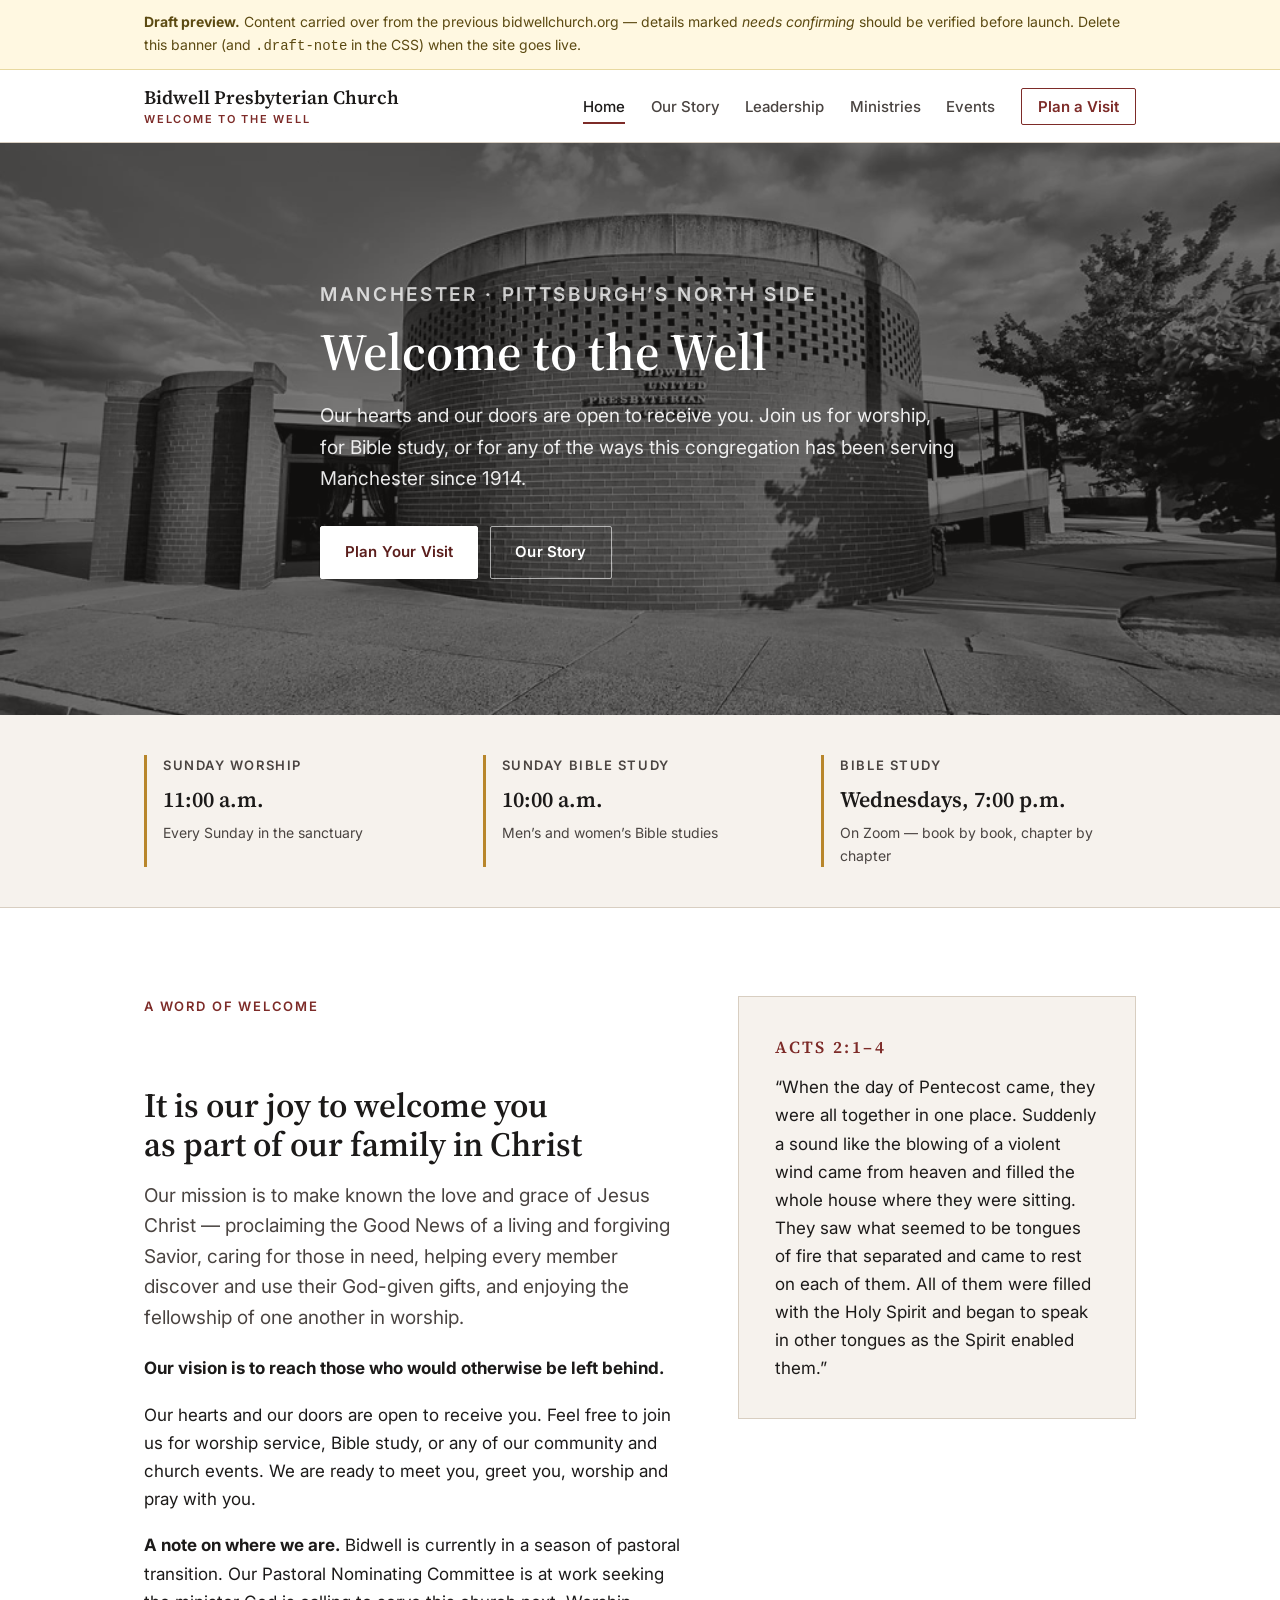
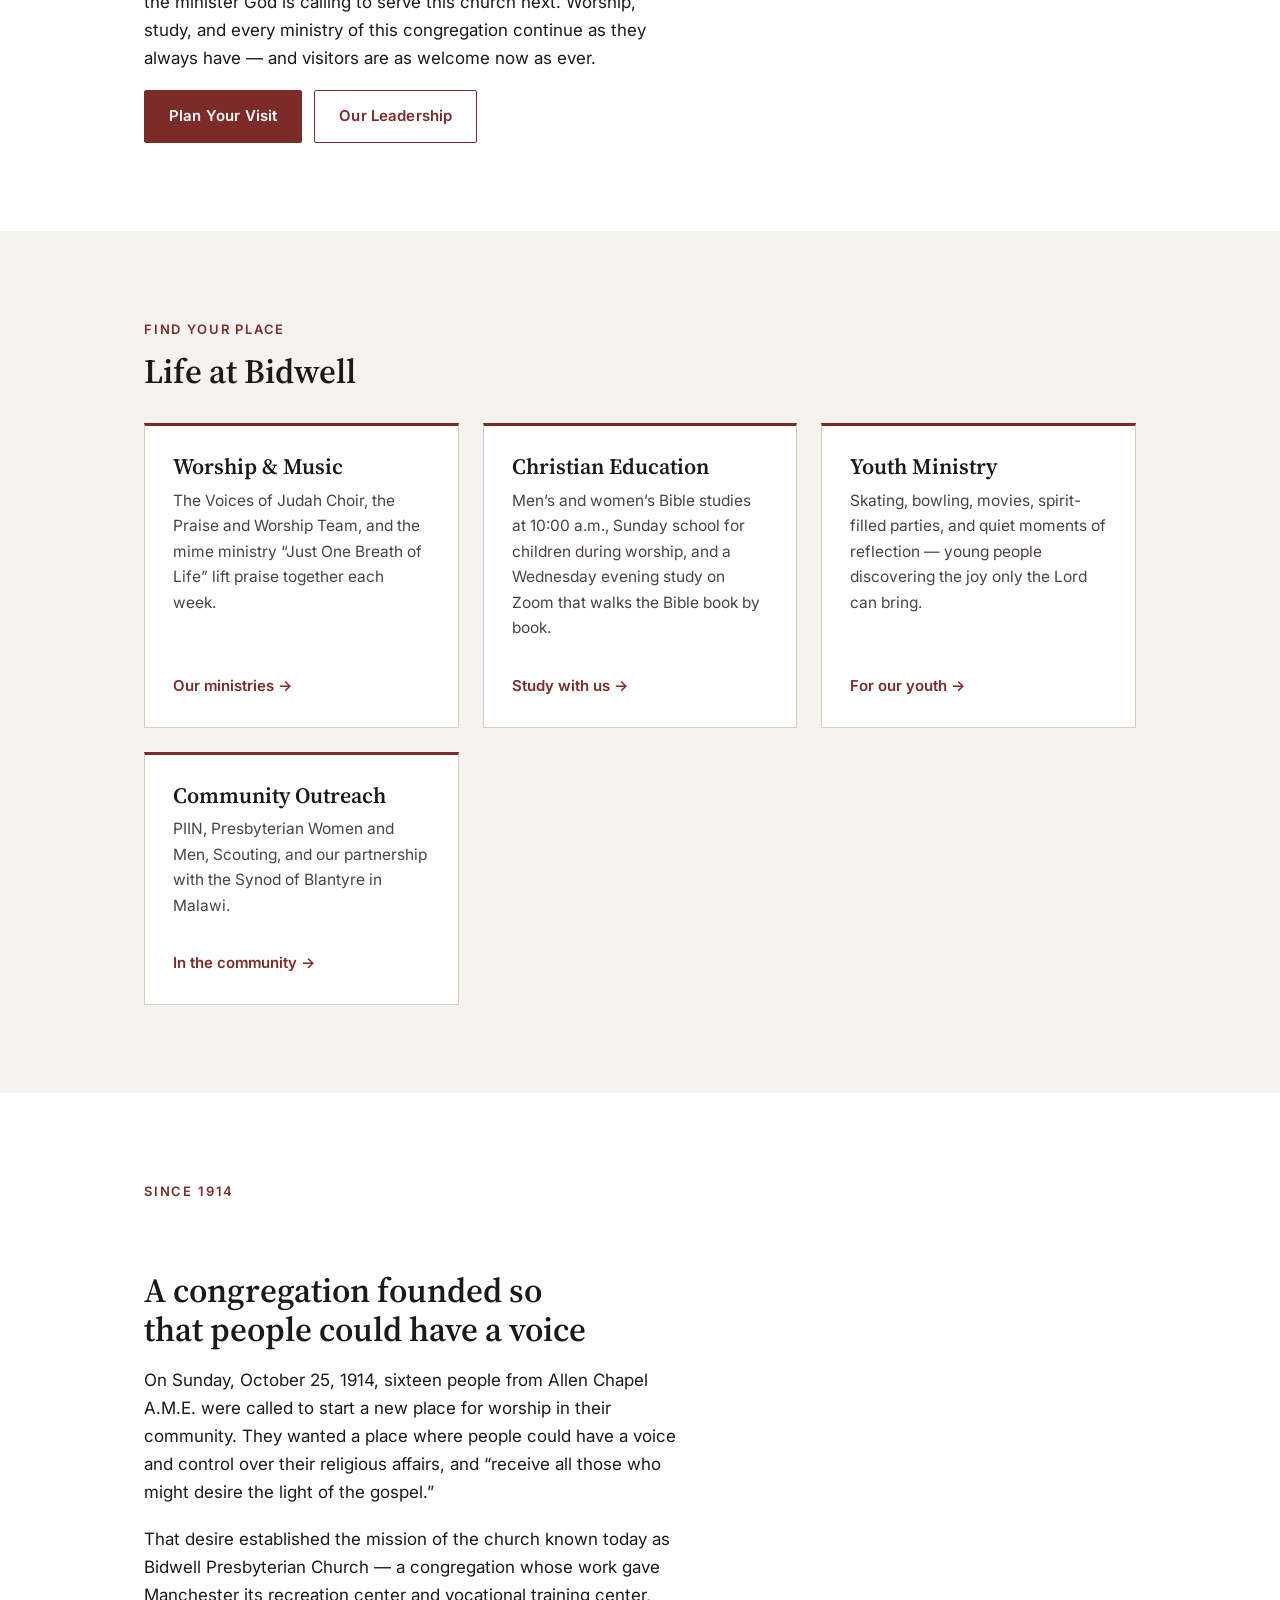
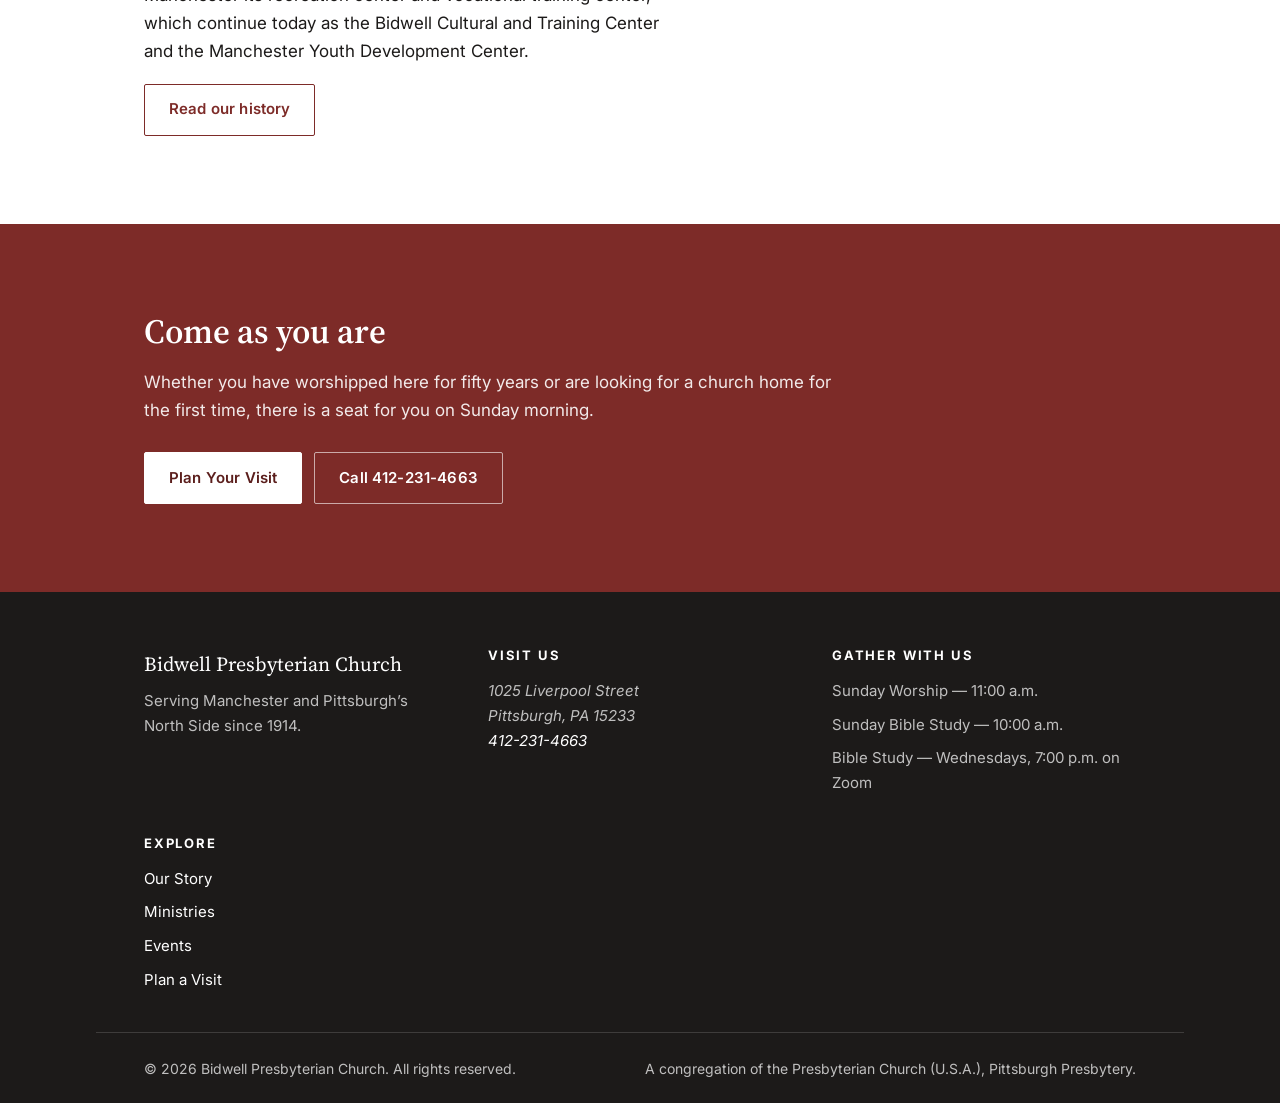
==== index.html @ 90990204 "Collapse pastor bios into dropdowns; generalize history; tighten mission - leadership.html: each pas" ====
<!DOCTYPE html>
<html lang="en">
<head>
<meta charset="utf-8">
<meta name="viewport" content="width=device-width, initial-scale=1">
<title>Bidwell Presbyterian Church | Manchester, Pittsburgh's North Side</title>
<meta name="description" content="Bidwell Presbyterian Church in Manchester on Pittsburgh's North Side. Sunday worship at 11:00 a.m., Bible study, youth ministry, and community outreach since 1914.">
<link rel="preconnect" href="https://fonts.googleapis.com">
<link rel="preconnect" href="https://fonts.gstatic.com" crossorigin>
<link href="https://fonts.googleapis.com/css2?family=Inter:wght@400;500;600;700&family=Source+Serif+4:ital,opsz,wght@0,8..60,400;0,8..60,600;1,8..60,400&display=swap" rel="stylesheet">
<link rel="stylesheet" href="assets/css/site.css">
</head>
<body>
<a class="skip-link" href="#main">Skip to main content</a>
<div class="draft-note"><div class="wrap"><p><strong>Draft preview.</strong> Content carried over from the previous bidwellchurch.org — details marked <em>needs confirming</em> should be verified before launch. Delete this banner (and <code>.draft-note</code> in the CSS) when the site goes live.</p></div></div>
<header class="site-header">
  <div class="wrap site-header__inner">
    <a class="brand" href="index.html">
      <span class="brand__name">Bidwell Presbyterian Church</span>
      <span class="brand__tag">Welcome to the Well</span>
    </a>
    <button class="nav-toggle" type="button" aria-expanded="false" aria-controls="site-nav">Menu</button>
    <nav class="site-nav" id="site-nav" aria-label="Main">
      <ul class="nav__list">
      <li><a href="index.html" aria-current="page">Home</a></li>
      <li><a href="about.html">Our Story</a></li>
      <li><a href="leadership.html">Leadership</a></li>
      <li><a href="ministries.html">Ministries</a></li>
      <li><a href="events.html">Events</a></li>
      <li class="nav__cta"><a href="visit.html">Plan a Visit</a></li>
      </ul>
    </nav>
  </div>
</header>
<main id="main">
<section class="hero">
  <div class="hero__media">
    <img src="assets/img/bidwell-church-james-carr-photograph.webp"
         alt="The round brick sanctuary of Bidwell United Presbyterian Church on Liverpool Street." width="1000" height="667">
  </div>
  <div class="wrap hero__inner">
    <p class="eyebrow hero__eyebrow">Manchester &middot; Pittsburgh&rsquo;s North Side</p>
    <h1>Welcome to the Well</h1>
    <p>Our hearts and our doors are open to receive you. Join us for worship, for Bible study,
       or for any of the ways this congregation has been serving Manchester since 1914.</p>
    <div class="btn-row">
      <a class="btn btn--on-dark" href="visit.html">Plan Your Visit</a>
      <a class="btn btn--on-dark btn--ghost" href="about.html" style="background:transparent;color:#fff;border-color:rgba(255,255,255,.6)">Our Story</a>
    </div>
  </div>
</section>

<section class="times">
  <div class="wrap times__grid">
    <div class="times__item">
      <p class="times__label">Sunday Worship</p>
      <p class="times__when">11:00 a.m.</p>
      <p class="times__note">Every Sunday in the sanctuary</p>
    </div>
    <div class="times__item">
      <p class="times__label">Sunday Bible Study</p>
      <p class="times__when">10:00 a.m.</p>
      <p class="times__note">Men&rsquo;s and women&rsquo;s Bible studies</p>
    </div>
    <div class="times__item">
      <p class="times__label">Bible Study</p>
      <p class="times__when">Wednesdays, 7:00 p.m.</p>
      <p class="times__note">On Zoom &mdash; book by book, chapter by chapter</p>
    </div>
  </div>
</section>

<section class="section">
  <div class="wrap split">
    <div class="prose">
      <p class="eyebrow">A word of welcome</p>
      <h2>It is our joy to welcome you as part of our family in Christ</h2>
      <p class="lede">Our mission is to make known the love and grace of Jesus Christ &mdash; proclaiming the
        Good News of a living and forgiving Savior, caring for those in need, helping every member discover and
        use their God-given gifts, and enjoying the fellowship of one another in worship.</p>
      <p><strong>Our vision is to reach those who would otherwise be left behind.</strong></p>
      <p>Our hearts and our doors are open to receive you. Feel free to join us for worship service, Bible study,
        or any of our community and church events. We are ready to meet you, greet you, worship and pray with you.</p>
      <p><strong>A note on where we are.</strong> Bidwell is currently in a season of pastoral transition.
        Our Pastoral Nominating Committee is at work seeking the minister God is calling to serve this church
        next. Worship, study, and every ministry of this congregation continue as they always have &mdash;
        and visitors are as welcome now as ever.</p>
      <div class="btn-row">
        <a class="btn" href="visit.html">Plan Your Visit</a>
        <a class="btn btn--ghost" href="leadership.html">Our Leadership</a>
      </div>
    </div>
    <div class="callout">
      <p class="eyebrow">Acts 2:1&ndash;4</p>
      <p>&ldquo;When the day of Pentecost came, they were all together in one place. Suddenly a sound like the
        blowing of a violent wind came from heaven and filled the whole house where they were sitting. They saw
        what seemed to be tongues of fire that separated and came to rest on each of them. All of them were
        filled with the Holy Spirit and began to speak in other tongues as the Spirit enabled them.&rdquo;</p>
    </div>
  </div>
</section>

<section class="section section--stone">
  <div class="wrap">
    <p class="eyebrow">Find your place</p>
    <h2>Life at Bidwell</h2>
    <ul class="card-grid" style="margin-top:2rem">
      <li class="card">
        <h3>Worship &amp; Music</h3>
        <p>The Voices of Judah Choir, the Praise and Worship Team, and the mime ministry
           &ldquo;Just One Breath of Life&rdquo; lift praise together each week.</p>
        <a class="card__link" href="ministries.html">Our ministries</a>
      </li>
      <li class="card">
        <h3>Christian Education</h3>
        <p>Men&rsquo;s and women&rsquo;s Bible studies at 10:00 a.m., Sunday school for children during
           worship, and a Wednesday evening study on Zoom that walks the Bible book by book.</p>
        <a class="card__link" href="ministries.html">Study with us</a>
      </li>
      <li class="card">
        <h3>Youth Ministry</h3>
        <p>Skating, bowling, movies, spirit-filled parties, and quiet moments of reflection &mdash;
           young people discovering the joy only the Lord can bring.</p>
        <a class="card__link" href="ministries.html">For our youth</a>
      </li>
      <li class="card">
        <h3>Community Outreach</h3>
        <p>PIIN, Presbyterian Women and Men, Scouting, and our partnership with the
           Synod of Blantyre in Malawi.</p>
        <a class="card__link" href="ministries.html">In the community</a>
      </li>
    </ul>
  </div>
</section>

<section class="section">
  <div class="wrap split split--reverse">
    <div class="prose">
      <p class="eyebrow">Since 1914</p>
      <h2>A congregation founded so that people could have a voice</h2>
      <p>On Sunday, October 25, 1914, sixteen people from Allen Chapel A.M.E. were called to start a new place
        for worship in their community. They wanted a place where people could have a voice and control over
        their religious affairs, and &ldquo;receive all those who might desire the light of the gospel.&rdquo;</p>
      <p>That desire established the mission of the church known today as Bidwell Presbyterian Church &mdash; a
        congregation whose work gave Manchester its recreation center and vocational training center, which
        continue today as the Bidwell Cultural and Training Center and the Manchester Youth Development Center.</p>
      <a class="btn btn--ghost" href="about.html">Read our history</a>
    </div>
  </div>
</section>

<section class="section band">
  <div class="wrap">
    <h2>Come as you are</h2>
    <p>Whether you have worshipped here for fifty years or are looking for a church home for the first time,
       there is a seat for you on Sunday morning.</p>
    <div class="btn-row">
      <a class="btn btn--on-dark" href="visit.html">Plan Your Visit</a>
      <a class="btn btn--on-dark" href="tel:+14122314663" style="background:transparent;color:#fff;border-color:rgba(255,255,255,.6)">Call 412-231-4663</a>
    </div>
  </div>
</section>
</main>
<footer class="site-footer">
  <div class="wrap footer__grid">
    <div>
      <p class="footer__brand-name">Bidwell Presbyterian Church</p>
      <p>Serving Manchester and Pittsburgh&rsquo;s North Side since 1914.</p>
    </div>
    <div>
      <h3>Visit Us</h3>
      <address>
        1025 Liverpool Street<br>
        Pittsburgh, PA 15233<br>
        <a href="tel:+14122314663">412-231-4663</a>
      </address>
    </div>
    <div>
      <h3>Gather With Us</h3>
      <ul class="footer__list">
        <li>Sunday Worship &mdash; 11:00 a.m.</li>
        <li>Sunday Bible Study &mdash; 10:00 a.m.</li>
        <li>Bible Study &mdash; Wednesdays, 7:00 p.m. on Zoom</li>
      </ul>
    </div>
    <div>
      <h3>Explore</h3>
      <ul class="footer__list">
        <li><a href="about.html">Our Story</a></li>
        <li><a href="ministries.html">Ministries</a></li>
          <li><a href="events.html">Events</a></li>
        <li><a href="visit.html">Plan a Visit</a></li>
      </ul>
    </div>
  </div>
  <div class="wrap footer__bottom">
    <p>&copy; 2026 Bidwell Presbyterian Church. All rights reserved.</p>
    <p>A congregation of the Presbyterian Church (U.S.A.), Pittsburgh Presbytery.</p>
  </div>
</footer>
<script src="assets/js/nav.js"></script>
</body>
</html>
---- assets/css/site.css ----
/* ==========================================================================
   Bidwell Presbyterian Church — base stylesheet
   All colors/type are CSS custom properties so the whole site can be
   re-skinned from this one block once design direction is settled.
   ========================================================================== */

:root {
  /* Palette — drawn from the brick + limestone of the 1977 building */
  --brick:        #7d2b28;
  --brick-dark:   #5b1e1c;
  --brick-light:  #9c443f;
  --gold:         #b8862b;
  --ink:          #1c1a19;
  --ink-soft:     #4a4441;
  --stone:        #f6f2ed;
  --stone-mid:    #e8e0d6;
  --rule:         #d8cec1;
  --white:        #ffffff;

  /* Type */
  --font-display: "Source Serif 4", Georgia, "Times New Roman", serif;
  --font-body:    "Inter", -apple-system, BlinkMacSystemFont, "Segoe UI", Helvetica, Arial, sans-serif;

  /* Layout */
  --measure:      68rem;   /* max content width */
  --measure-text: 44rem;   /* comfortable reading width */
  --gutter:       clamp(1.25rem, 4vw, 3rem);
  --section-y:    clamp(3rem, 7vw, 5.5rem);
}

*, *::before, *::after { box-sizing: border-box; }

html { scroll-behavior: smooth; -webkit-text-size-adjust: 100%; }
@media (prefers-reduced-motion: reduce) {
  html { scroll-behavior: auto; }
  *, *::before, *::after { animation-duration: .01ms !important; transition-duration: .01ms !important; }
}

body {
  margin: 0;
  font-family: var(--font-body);
  font-size: clamp(1rem, .96rem + .2vw, 1.0625rem);
  line-height: 1.65;
  color: var(--ink);
  background: var(--white);
  -webkit-font-smoothing: antialiased;
}

img { max-width: 100%; height: auto; display: block; }

a { color: var(--brick); text-decoration-thickness: 1px; text-underline-offset: 3px; }
a:hover { color: var(--brick-dark); }

:focus-visible {
  outline: 3px solid var(--gold);
  outline-offset: 2px;
  border-radius: 2px;
}

h1, h2, h3, h4 {
  font-family: var(--font-display);
  font-weight: 600;
  line-height: 1.15;
  color: var(--ink);
  margin: 0 0 .5em;
  text-wrap: balance;
}
h1 { font-size: clamp(2rem, 1.4rem + 2.6vw, 3.25rem); }
h2 { font-size: clamp(1.5rem, 1.2rem + 1.4vw, 2.125rem); }
h3 { font-size: clamp(1.15rem, 1.05rem + .5vw, 1.375rem); }

p { margin: 0 0 1.1em; }
p:last-child { margin-bottom: 0; }

/* ---------- Layout helpers ---------- */
.wrap {
  width: 100%;
  max-width: var(--measure);
  margin-inline: auto;
  padding-inline: var(--gutter);
}
.prose { max-width: var(--measure-text); }
.prose > * + h2 { margin-top: 2em; }
.prose > * + h3 { margin-top: 1.75em; }

.section { padding-block: var(--section-y); }
.section--stone { background: var(--stone); }

.skip-link {
  position: absolute; left: -9999px; top: 0;
  background: var(--brick); color: var(--white);
  padding: .75rem 1.25rem; z-index: 200;
}
.skip-link:focus { left: 0; }

.eyebrow {
  font-family: var(--font-body);
  font-size: .8125rem;
  font-weight: 600;
  letter-spacing: .14em;
  text-transform: uppercase;
  color: var(--brick);
  margin: 0 0 .75rem;
}

.lede { font-size: 1.1875rem; line-height: 1.6; color: var(--ink-soft); }

/* ---------- Buttons ---------- */
.btn {
  display: inline-block;
  font-weight: 600;
  font-size: .9375rem;
  letter-spacing: .01em;
  padding: .8rem 1.5rem;
  border-radius: 2px;
  text-decoration: none;
  border: 1.5px solid var(--brick);
  background: var(--brick);
  color: var(--white);
  transition: background-color .18s ease, color .18s ease;
}
.btn:hover { background: var(--brick-dark); border-color: var(--brick-dark); color: var(--white); }
.btn--ghost { background: transparent; color: var(--brick); }
.btn--ghost:hover { background: var(--brick); color: var(--white); }
.btn--on-dark { background: var(--white); border-color: var(--white); color: var(--brick-dark); }
.btn--on-dark:hover { background: var(--stone-mid); border-color: var(--stone-mid); color: var(--brick-dark); }

.btn-row { display: flex; flex-wrap: wrap; gap: .75rem; }

/* ---------- Site header ---------- */
.site-header {
  position: sticky; top: 0; z-index: 100;
  background: var(--white);
  border-bottom: 1px solid var(--rule);
}
.site-header__inner {
  display: flex; align-items: center; justify-content: space-between;
  gap: 1rem;
  min-height: 4.5rem;
}
.brand { display: flex; flex-direction: column; text-decoration: none; color: var(--ink); line-height: 1.1; }
.brand__name { font-family: var(--font-display); font-weight: 600; font-size: 1.1875rem; }
.brand__tag {
  font-size: .6875rem; letter-spacing: .16em; text-transform: uppercase;
  color: var(--brick); font-weight: 600; margin-top: .3rem;
}

.nav-toggle {
  display: none;
  align-items: center; gap: .5rem;
  background: none; border: 1px solid var(--rule); border-radius: 2px;
  padding: .55rem .8rem;
  font: inherit; font-size: .875rem; font-weight: 600;
  color: var(--ink); cursor: pointer;
}

.nav__list {
  display: flex; align-items: center; gap: clamp(.75rem, 2vw, 1.75rem);
  list-style: none; margin: 0; padding: 0;
}
.nav__list a {
  text-decoration: none;
  color: var(--ink-soft);
  font-size: .9375rem;
  font-weight: 500;
  padding: .35rem 0;
  border-bottom: 2px solid transparent;
  white-space: nowrap;
}
.nav__list a:hover { color: var(--brick); }
.nav__list a[aria-current="page"] { color: var(--ink); border-bottom-color: var(--brick); }
.nav__list .nav__cta a {
  border: 1.5px solid var(--brick); border-radius: 2px;
  padding: .5rem 1rem; color: var(--brick); font-weight: 600;
}
.nav__list .nav__cta a:hover { background: var(--brick); color: var(--white); }

@media (max-width: 60rem) {
  .nav-toggle { display: inline-flex; }
  .site-nav {
    display: none;
    position: absolute; left: 0; right: 0; top: 100%;
    background: var(--white);
    border-bottom: 1px solid var(--rule);
    box-shadow: 0 12px 24px rgba(0,0,0,.07);
  }
  .site-nav.is-open { display: block; }
  .nav__list { flex-direction: column; align-items: stretch; gap: 0; padding: .5rem var(--gutter) 1.25rem; }
  .nav__list li + li { border-top: 1px solid var(--stone-mid); }
  .nav__list a { display: block; padding: .9rem 0; font-size: 1rem; border-bottom: none; }
  .nav__list a[aria-current="page"] { color: var(--brick); }
  .nav__list .nav__cta { border-top: none; padding-top: 1rem; }
  .nav__list .nav__cta a { text-align: center; }
}

/* ---------- Hero ---------- */
.hero { position: relative; background: var(--ink); color: var(--white); }
.hero__media { position: absolute; inset: 0; }
.hero__media img { width: 100%; height: 100%; object-fit: cover; opacity: .42; }
.hero__inner {
  position: relative;
  padding-block: clamp(4rem, 12vw, 8.5rem);
  max-width: 46rem;
}
.hero h1 { color: var(--white); margin-bottom: .35em; }
.hero__eyebrow { color: var(--white); opacity: .85; }
.hero p { color: rgba(255,255,255,.9); font-size: 1.1875rem; }
.hero .btn-row { margin-top: 2rem; }

/* Compact hero for interior pages */
.page-hero {
  background: var(--brick-dark);
  color: var(--white);
  padding-block: clamp(2.75rem, 6vw, 4.5rem);
}
.page-hero h1 { color: var(--white); }
.page-hero .eyebrow { color: rgba(255,255,255,.75); }
.page-hero p { color: rgba(255,255,255,.88); max-width: var(--measure-text); margin-bottom: 0; }

/* ---------- Service times bar ---------- */
.times { background: var(--stone); border-bottom: 1px solid var(--rule); }
.times__grid {
  display: grid; gap: 1.5rem;
  grid-template-columns: repeat(auto-fit, minmax(15rem, 1fr));
  padding-block: 2.5rem;
}
.times__item { border-left: 3px solid var(--gold); padding-left: 1rem; }
.times__label { font-size: .8125rem; letter-spacing: .12em; text-transform: uppercase; color: var(--ink-soft); font-weight: 600; margin: 0 0 .3rem; }
.times__when { font-family: var(--font-display); font-size: 1.375rem; font-weight: 600; margin: 0; }
.times__note { font-size: .875rem; color: var(--ink-soft); margin: .25rem 0 0; }

/* ---------- Cards ---------- */
.card-grid {
  display: grid; gap: 1.5rem;
  grid-template-columns: repeat(auto-fit, minmax(17rem, 1fr));
  list-style: none; margin: 0; padding: 0;
}
.card {
  background: var(--white);
  border: 1px solid var(--rule);
  border-top: 3px solid var(--brick);
  padding: 1.75rem;
  display: flex; flex-direction: column;
}
.card h3 { margin-bottom: .5rem; }
.card p { color: var(--ink-soft); font-size: .9688rem; }
.card__link { margin-top: auto; padding-top: 1rem; font-weight: 600; font-size: .9375rem; text-decoration: none; }
.card__link::after { content: " →"; }
.card__link:hover { text-decoration: underline; }

/* ---------- Two-column feature ---------- */
.split {
  display: grid; gap: clamp(2rem, 5vw, 3.5rem);
  grid-template-columns: 1fr;
  align-items: start;
}
@media (min-width: 52rem) {
  .split { grid-template-columns: 1.15fr .85fr; }
  .split--reverse > :first-child { order: 2; }
}

.pullquote {
  border-left: 3px solid var(--gold);
  padding: .25rem 0 .25rem 1.5rem;
  margin: 2rem 0;
  font-family: var(--font-display);
  font-size: 1.1875rem;
  font-style: italic;
  color: var(--ink-soft);
}
.pullquote cite { display: block; margin-top: .75rem; font-size: .875rem; font-style: normal; font-family: var(--font-body); color: var(--ink-soft); }

/* Scripture / callout box */
.callout {
  background: var(--stone);
  border: 1px solid var(--rule);
  padding: clamp(1.5rem, 4vw, 2.25rem);
}
.callout p:first-of-type { font-family: var(--font-display); font-size: 1.0625rem; }

/* ---------- Definition-style ministry list ---------- */
.entries { margin: 0; padding: 0; list-style: none; }
.entries > li { padding-block: 1.75rem; border-top: 1px solid var(--rule); }
.entries > li:last-child { border-bottom: 1px solid var(--rule); }
.entries h3 { margin-bottom: .4rem; }
.entries p { color: var(--ink-soft); max-width: var(--measure-text); }

/* ---------- Compact bulleted list ---------- */
.bullets { list-style: none; margin: 0; padding: 0; max-width: var(--measure-text); }
.bullets > li { position: relative; padding: .8rem 0 .8rem 1.5rem; border-bottom: 1px solid var(--rule); }
.bullets > li:first-child { border-top: 1px solid var(--rule); }
.bullets > li::before {
  content: ""; position: absolute; left: 0; top: 1.45rem;
  width: 6px; height: 6px; border-radius: 50%; background: var(--gold);
}
.bullets strong { font-family: var(--font-display); font-weight: 600; }
.bullets span { color: var(--ink-soft); }

/* ---------- Expandable roster (leadership page) ---------- */
.roster { list-style: none; margin: 0; padding: 0; border-top: 1px solid var(--rule); }
.roster > li { border-bottom: 1px solid var(--rule); }

.roster summary {
  display: flex; align-items: flex-start; justify-content: space-between; gap: 1.5rem;
  padding: 1.25rem 0; cursor: pointer;
  list-style: none;                 /* Firefox */
}
.roster summary::-webkit-details-marker { display: none; }   /* Safari/Chrome */
.roster summary:hover .roster__name { color: var(--brick); }
.roster summary:focus-visible { outline: 3px solid var(--gold); outline-offset: 3px; }

.roster__name {
  display: block;
  font-family: var(--font-display); font-size: 1.125rem; font-weight: 600;
  color: var(--ink); line-height: 1.3;
  transition: color .15s ease;
}
.roster__years {
  display: block; margin-top: .3rem;
  font-size: .8125rem; font-weight: 700; letter-spacing: .1em; text-transform: uppercase;
  color: var(--brick);
}
.roster__chev {
  flex: none; margin-top: .55rem;
  width: .55rem; height: .55rem;
  border-right: 2px solid var(--brick); border-bottom: 2px solid var(--brick);
  transform: rotate(45deg); transform-origin: center;
  transition: transform .2s ease;
}
.roster details[open] .roster__chev,
.roster > li > details[open] .roster__chev { transform: rotate(-135deg); }

.roster__body { padding: 0 0 1.5rem; max-width: var(--measure-text); }
.roster__body p { color: var(--ink-soft); }
.roster__body .pullquote { margin-bottom: 0; }

@media (prefers-reduced-motion: reduce) { .roster__chev { transition: none; } }

/* ---------- Timeline (history page) ---------- */
.timeline { list-style: none; margin: 0; padding: 0; border-left: 2px solid var(--stone-mid); }
.timeline > li { position: relative; padding: 0 0 2.25rem 1.75rem; }
.timeline > li::before {
  content: ""; position: absolute; left: -7px; top: .45rem;
  width: 12px; height: 12px; border-radius: 50%;
  background: var(--brick); border: 2px solid var(--white);
}
.timeline__year {
  display: block; font-family: var(--font-body); font-size: .8125rem; font-weight: 700;
  letter-spacing: .1em; text-transform: uppercase; color: var(--brick); margin-bottom: .35rem;
}
.timeline h3 { font-size: 1.125rem; margin-bottom: .35rem; }
.timeline p { color: var(--ink-soft); font-size: .9688rem; max-width: var(--measure-text); }

/* ---------- Events ---------- */
.event {
  display: grid; gap: 1.5rem;
  grid-template-columns: 1fr;
  border: 1px solid var(--rule);
  border-left: 3px solid var(--gold);
  padding: 1.75rem;
}
@media (min-width: 42rem) { .event { grid-template-columns: 9rem 1fr; } }
.event__date { font-family: var(--font-display); }
.event__month { display: block; font-size: .8125rem; letter-spacing: .12em; text-transform: uppercase; color: var(--brick); font-weight: 700; font-family: var(--font-body); }
.event__day { display: block; font-size: 2.5rem; font-weight: 600; line-height: 1; }
.event__year { display: block; font-size: .875rem; color: var(--ink-soft); font-family: var(--font-body); }
.event h3 { margin-bottom: .35rem; }
.event__meta { font-size: .875rem; color: var(--ink-soft); margin-bottom: .75rem; }

/* ---------- Contact / visit ---------- */
.info-grid {
  display: grid; gap: 2rem;
  grid-template-columns: repeat(auto-fit, minmax(16rem, 1fr));
}
.info-grid h3 { font-size: 1.0625rem; margin-bottom: .4rem; }
.info-grid p, .info-grid address { font-style: normal; color: var(--ink-soft); }

.map-embed {
  width: 100%; aspect-ratio: 16 / 9; border: 1px solid var(--rule); background: var(--stone-mid);
}
@media (max-width: 42rem) { .map-embed { aspect-ratio: 4 / 3; } }

/* ---------- CTA band ---------- */
.band { background: var(--brick); color: var(--white); }
.band h2 { color: var(--white); }
.band p { color: rgba(255,255,255,.9); max-width: var(--measure-text); }
.band .btn-row { margin-top: 1.75rem; }

/* ---------- Footer ---------- */
.site-footer { background: var(--ink); color: rgba(255,255,255,.72); font-size: .9375rem; }
.site-footer a { color: var(--white); text-decoration: none; }
.site-footer a:hover { text-decoration: underline; }
.site-footer h2, .site-footer h3 { color: var(--white); }
.footer__grid {
  display: grid; gap: 2.5rem;
  grid-template-columns: repeat(auto-fit, minmax(14rem, 1fr));
  padding-block: 3.5rem 2.5rem;
}
.footer__grid h3 { font-size: .8125rem; letter-spacing: .14em; text-transform: uppercase; font-family: var(--font-body); font-weight: 700; margin-bottom: 1rem; }
.footer__list { list-style: none; margin: 0; padding: 0; }
.footer__list li + li { margin-top: .55rem; }
.footer__brand-name { font-family: var(--font-display); font-size: 1.25rem; color: var(--white); margin-bottom: .5rem; }
.footer__bottom {
  border-top: 1px solid rgba(255,255,255,.15);
  padding-block: 1.5rem;
  display: flex; flex-wrap: wrap; gap: .75rem 1.5rem; justify-content: space-between;
  font-size: .875rem;
}
.footer__bottom p { margin: 0; }

/* ---------- Editorial note (remove before launch) ---------- */
.draft-note {
  background: #fff8e1;
  border-bottom: 1px solid #e8d9a0;
  color: #5c4a12;
  font-size: .875rem;
  padding: .65rem 0;
}
.draft-note p { margin: 0; }
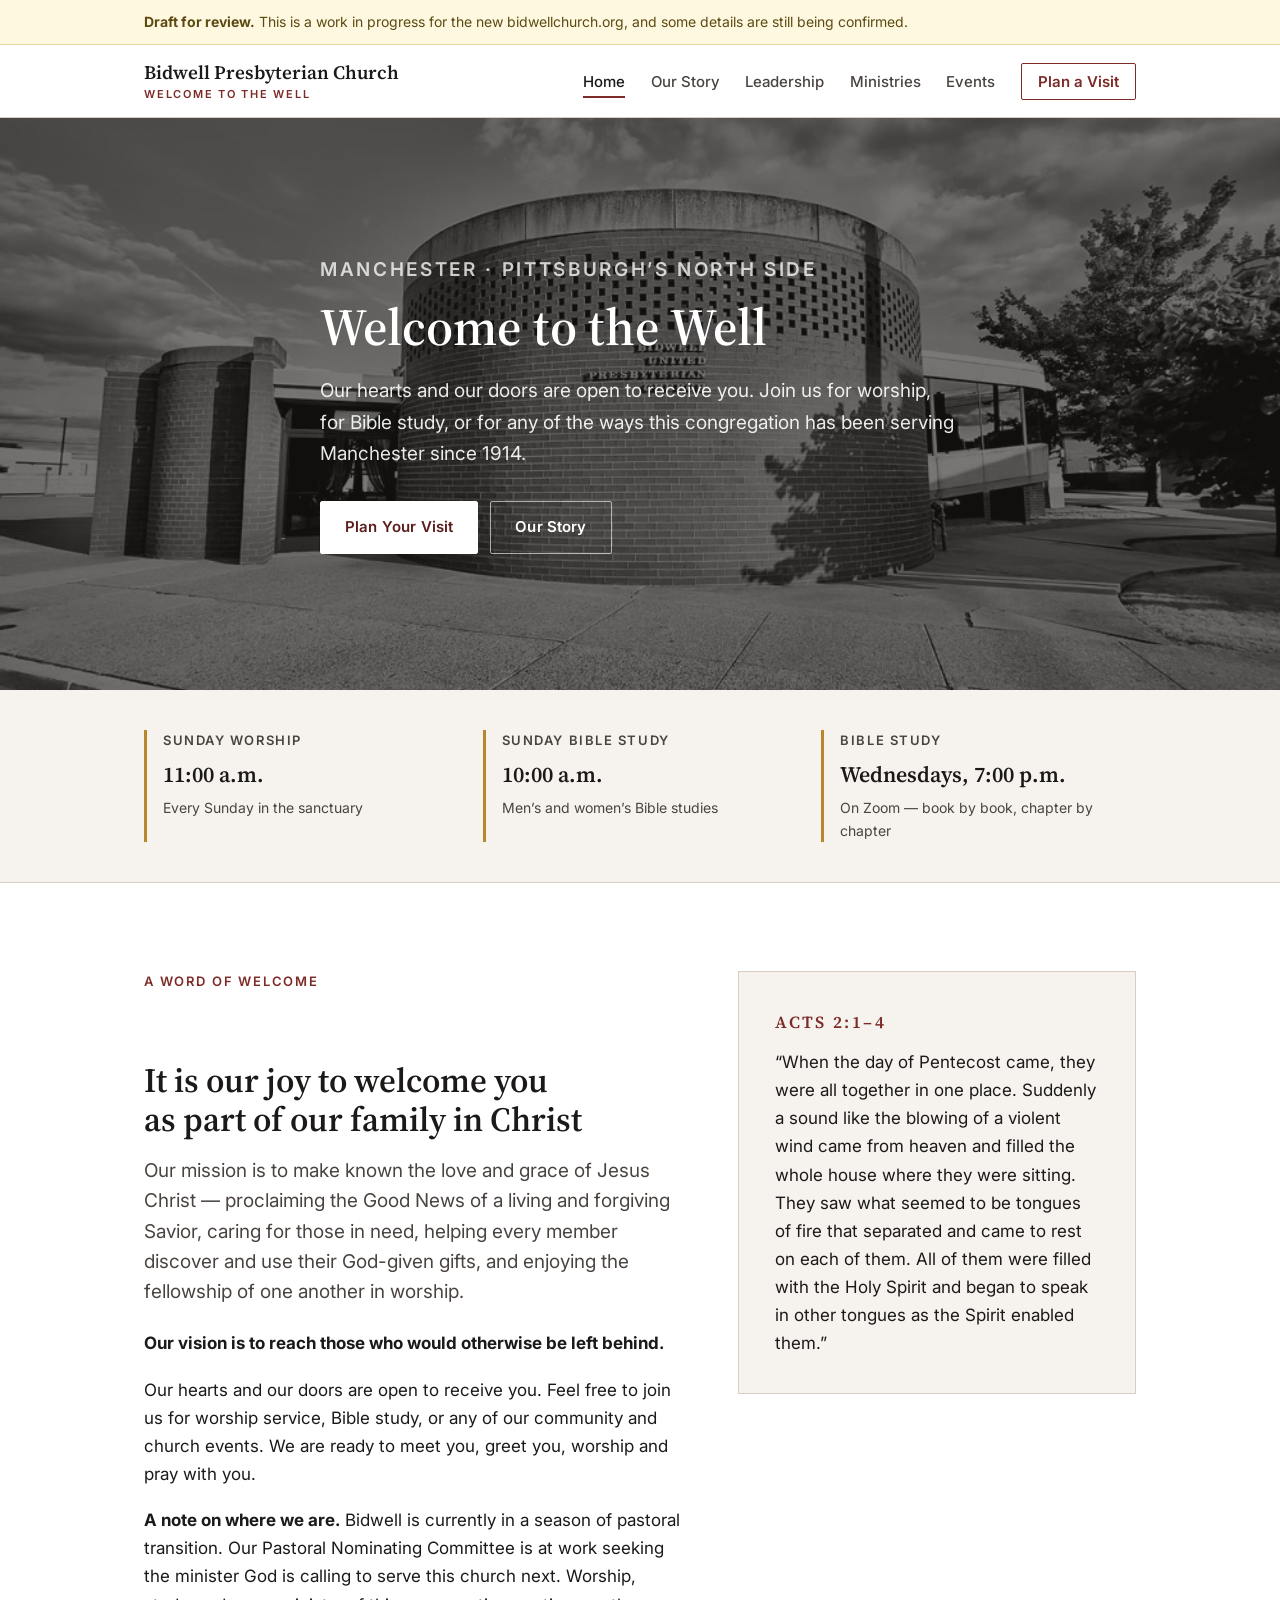
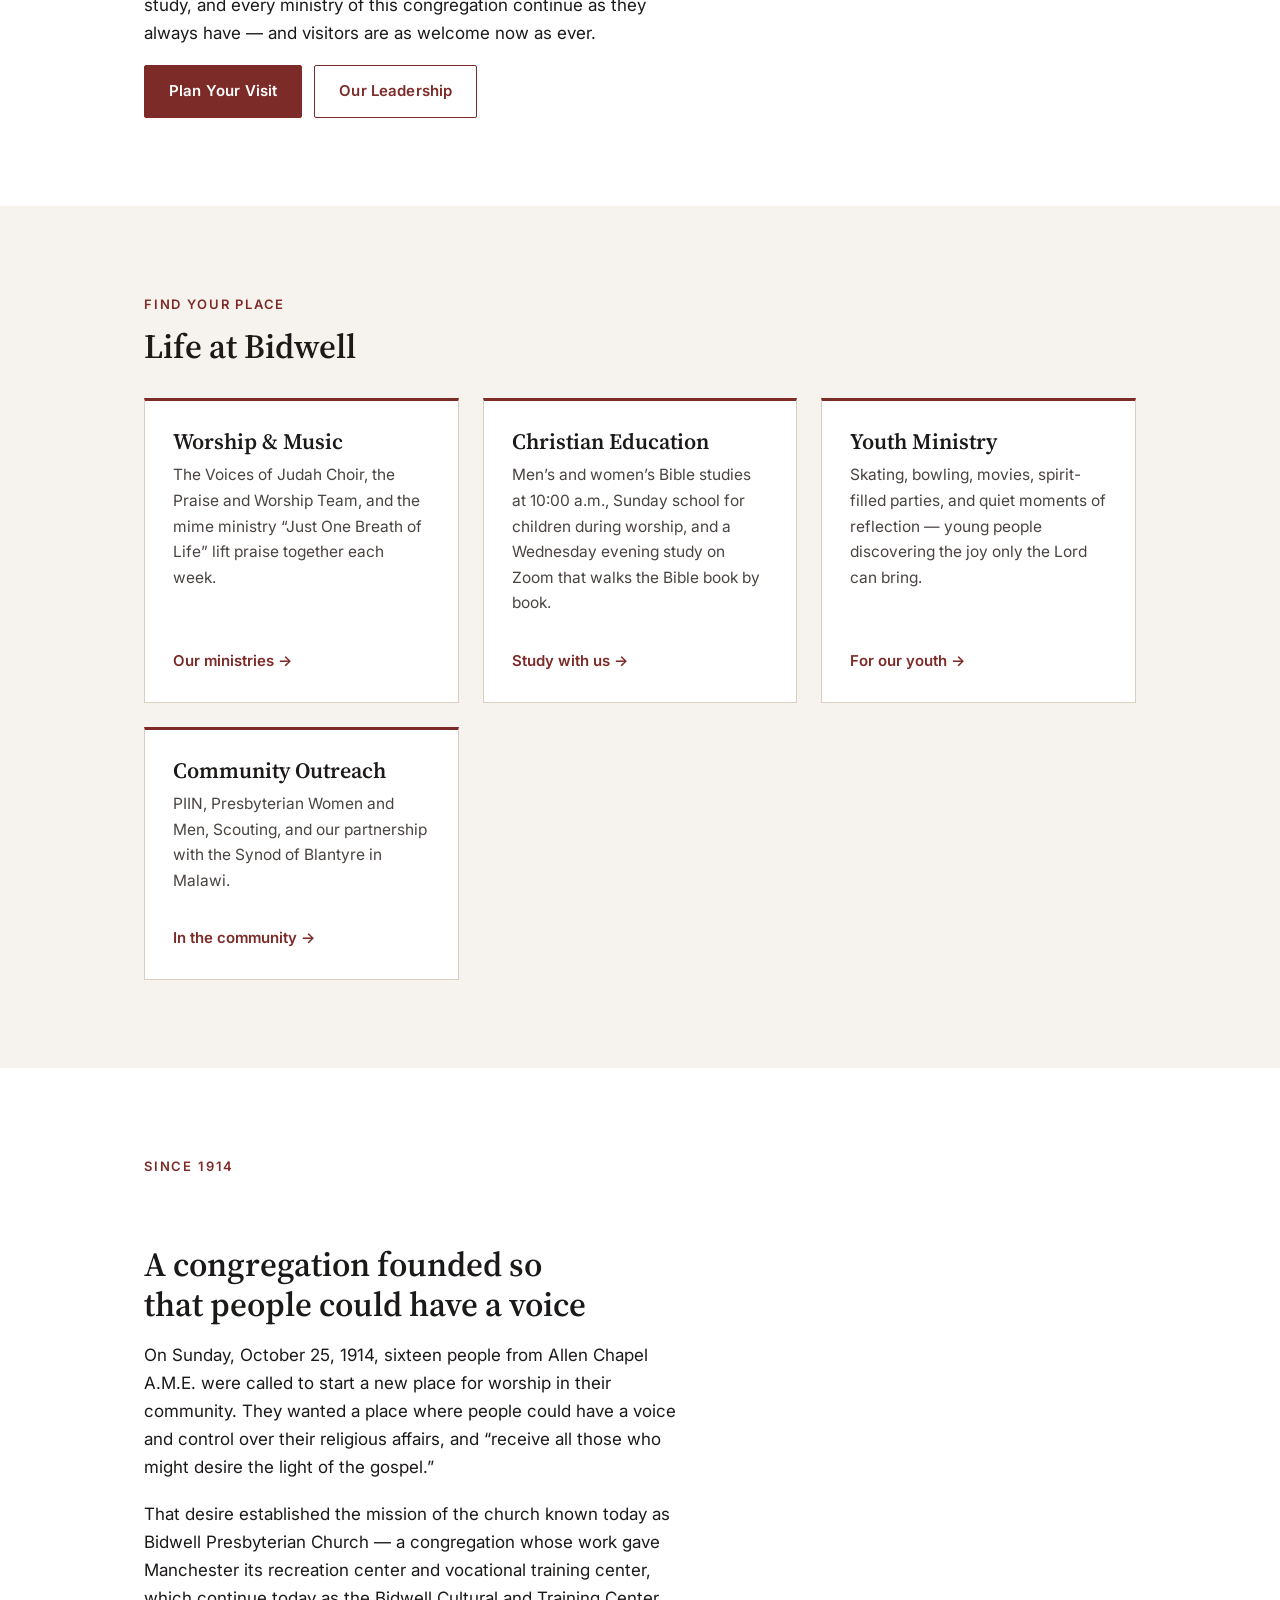
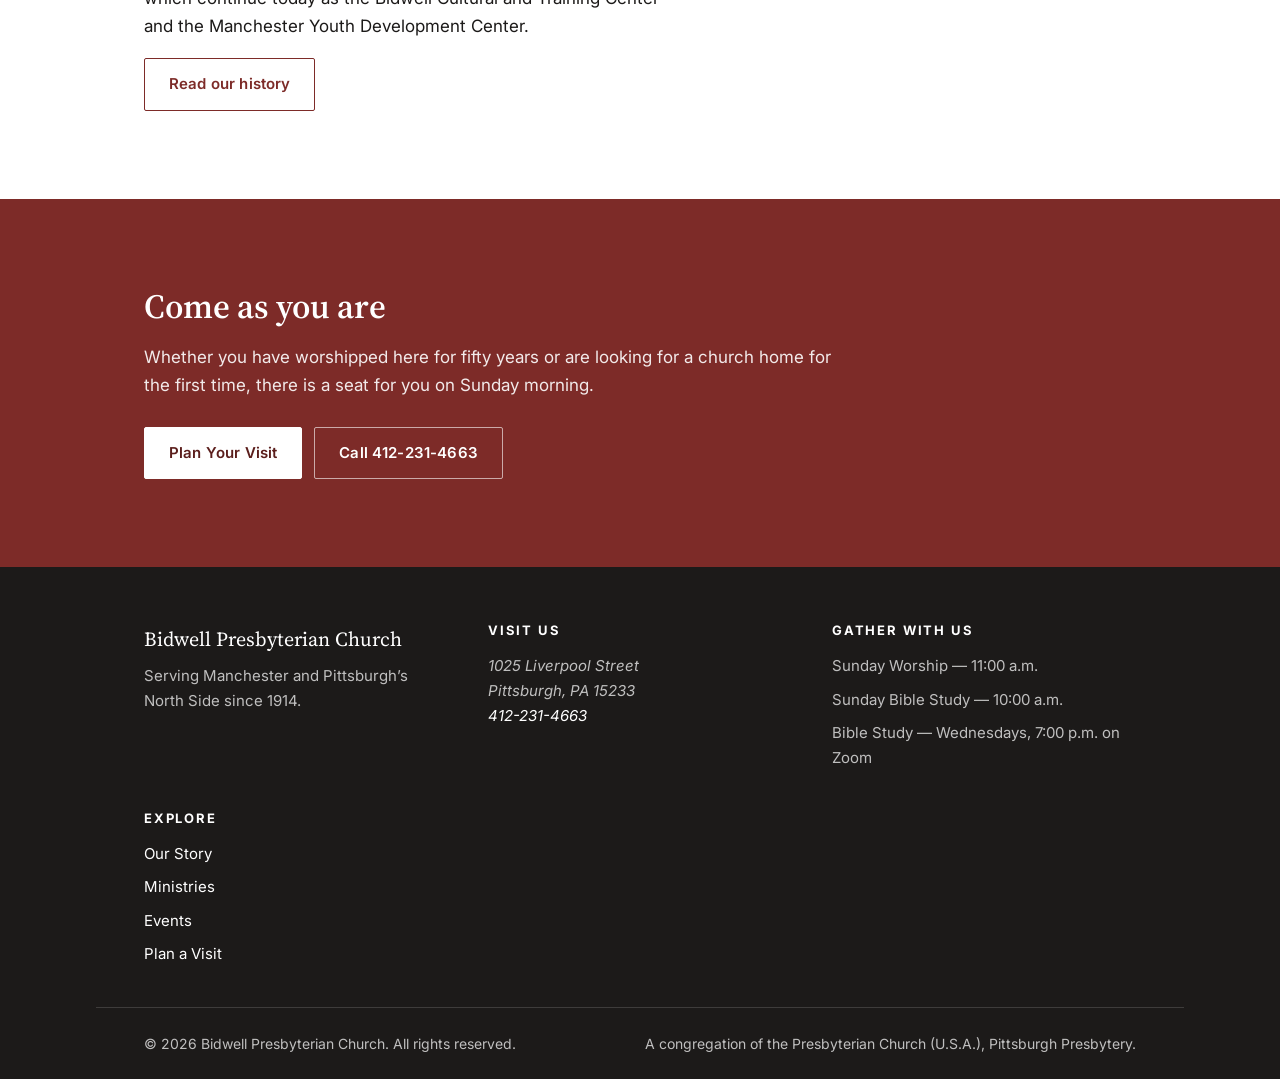
==== commit 5d5bdcfe: "Reword draft banner for reviewers The banner told readers to delete it and a CSS class, which was a " ====
--- a/index.html
+++ b/index.html
@@ -12,7 +12,7 @@
 </head>
 <body>
 <a class="skip-link" href="#main">Skip to main content</a>
-<div class="draft-note"><div class="wrap"><p><strong>Draft preview.</strong> Content carried over from the previous bidwellchurch.org — details marked <em>needs confirming</em> should be verified before launch. Delete this banner (and <code>.draft-note</code> in the CSS) when the site goes live.</p></div></div>
+<div class="draft-note"><div class="wrap"><p><strong>Draft for review.</strong> This is a work in progress for the new bidwellchurch.org, and some details are still being confirmed.</p></div></div>
 <header class="site-header">
   <div class="wrap site-header__inner">
     <a class="brand" href="index.html">
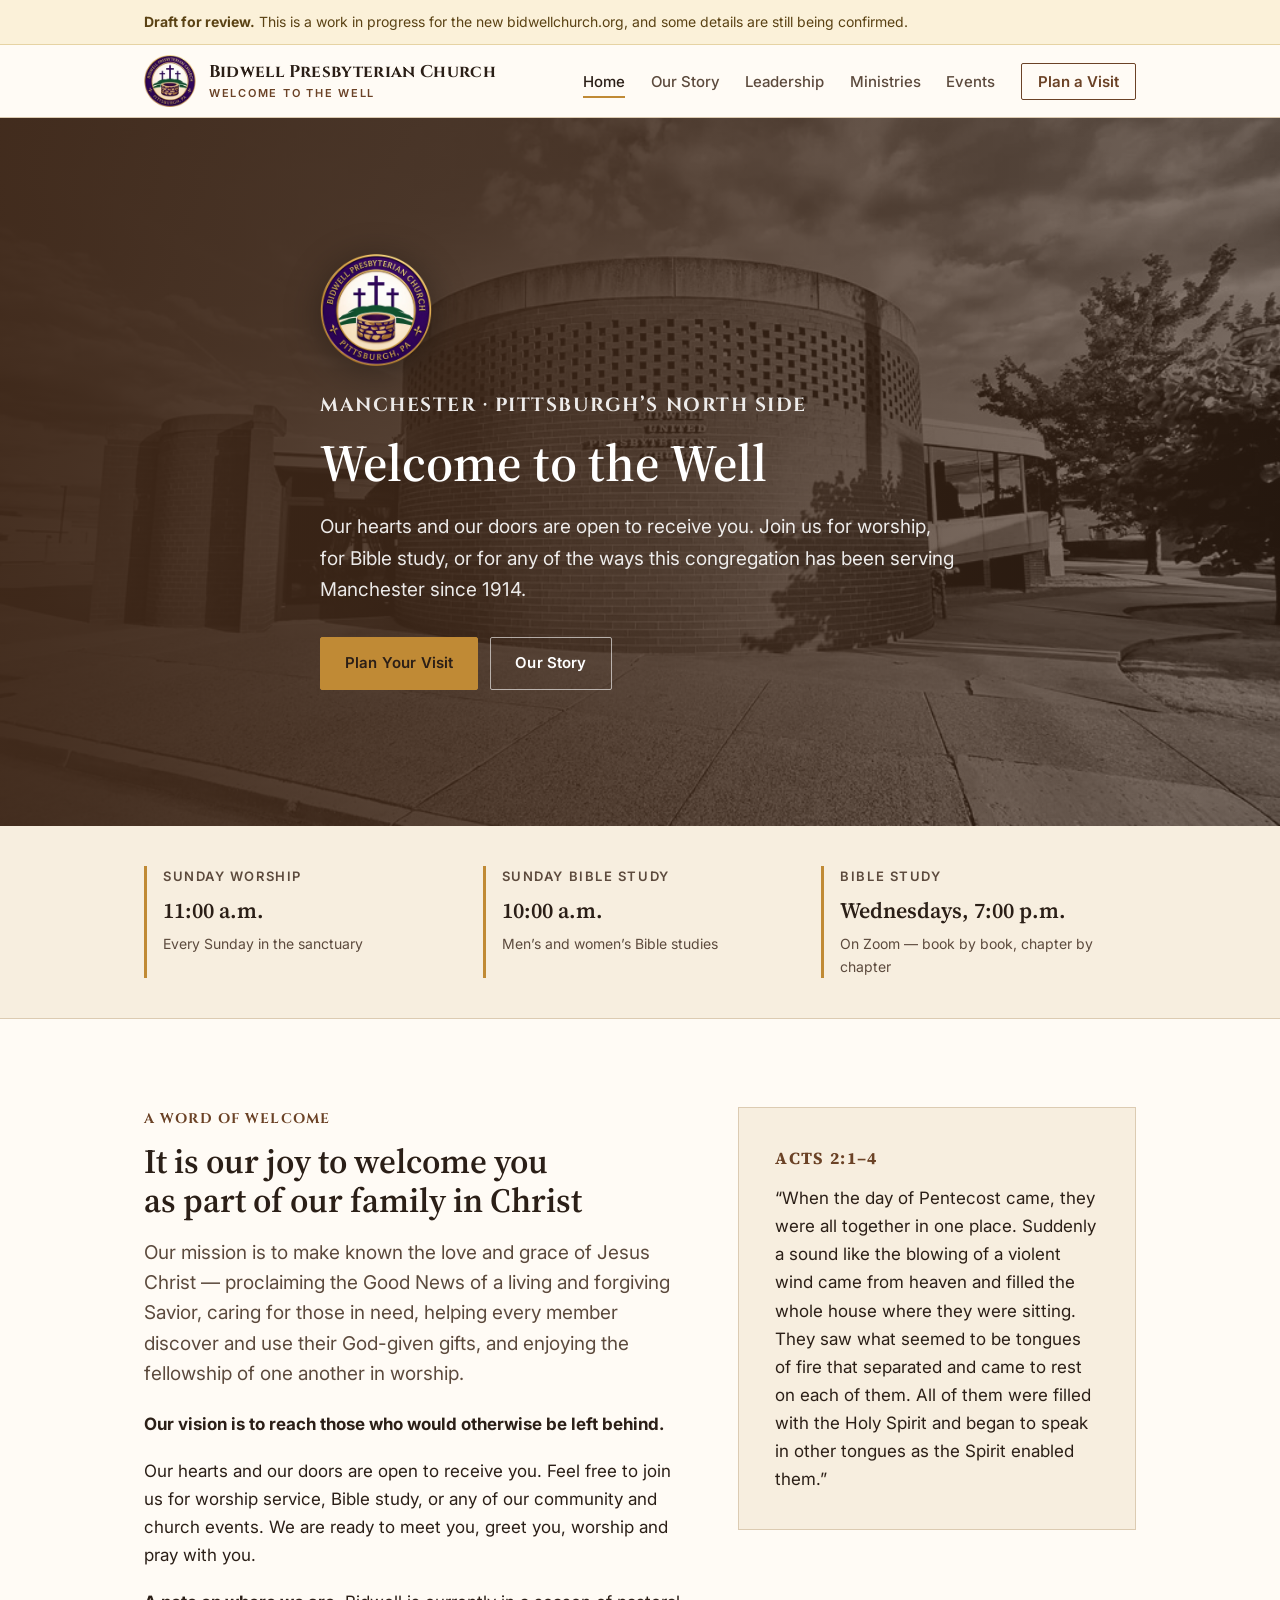
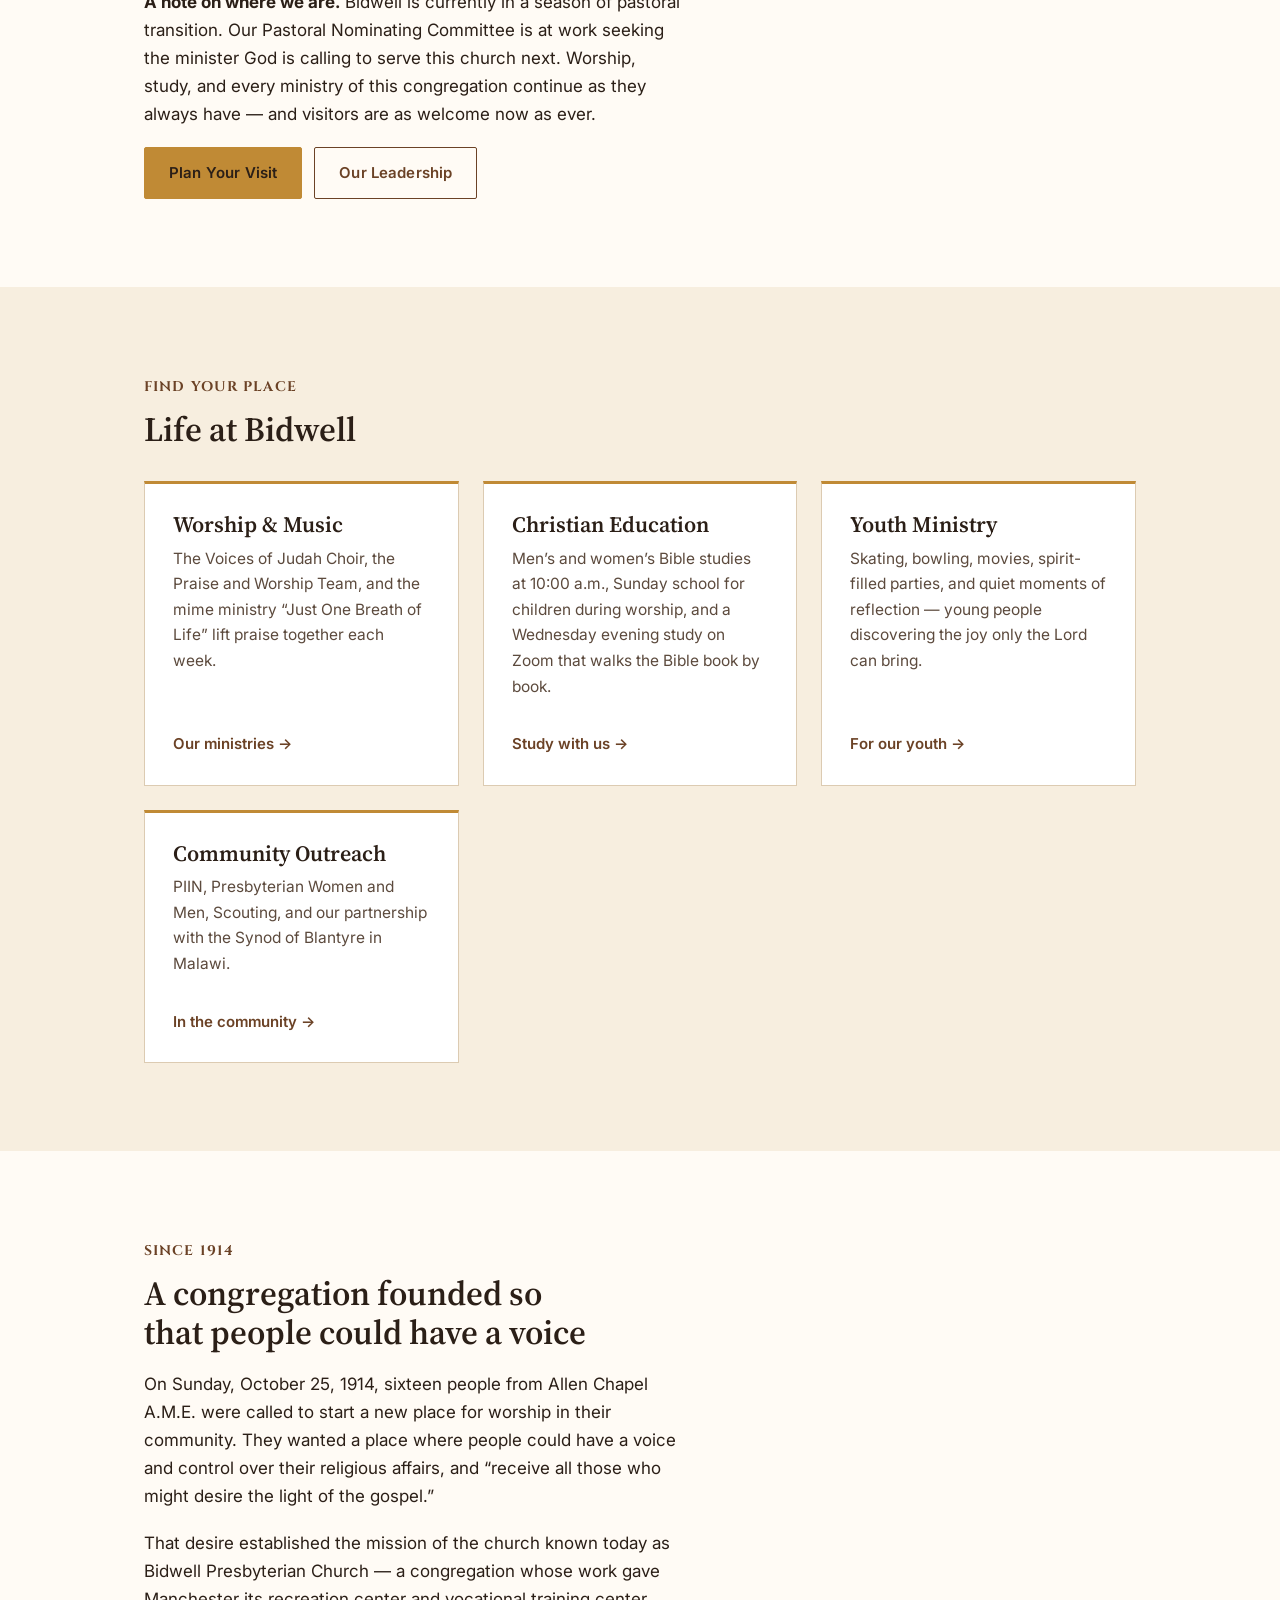
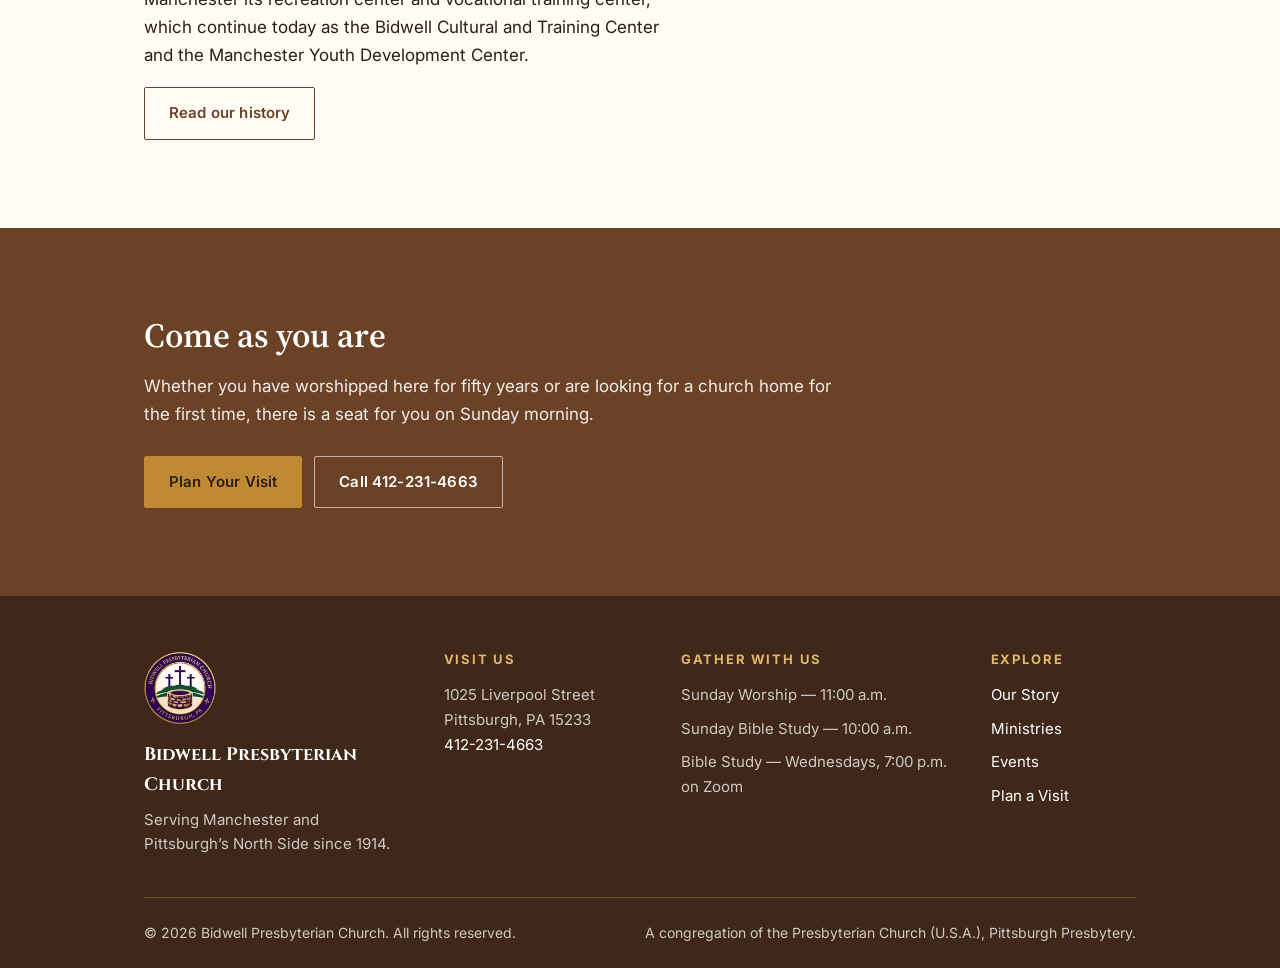
==== commit 6f148ed8: "Restyle around the church seal: gold, walnut brown, and cream Adds the Bidwell seal and rebuilds the" ====
--- a/index.html
+++ b/index.html
@@ -7,8 +7,10 @@
 <meta name="description" content="Bidwell Presbyterian Church in Manchester on Pittsburgh's North Side. Sunday worship at 11:00 a.m., Bible study, youth ministry, and community outreach since 1914.">
 <link rel="preconnect" href="https://fonts.googleapis.com">
 <link rel="preconnect" href="https://fonts.gstatic.com" crossorigin>
-<link href="https://fonts.googleapis.com/css2?family=Inter:wght@400;500;600;700&family=Source+Serif+4:ital,opsz,wght@0,8..60,400;0,8..60,600;1,8..60,400&display=swap" rel="stylesheet">
+<link href="https://fonts.googleapis.com/css2?family=Cinzel:wght@600;700&family=Inter:wght@400;500;600;700&family=Source+Serif+4:ital,opsz,wght@0,8..60,400;0,8..60,600;1,8..60,400&display=swap" rel="stylesheet">
 <link rel="stylesheet" href="assets/css/site.css">
+<link rel="icon" type="image/png" sizes="32x32" href="assets/img/favicon-32.png">
+<link rel="apple-touch-icon" href="assets/img/apple-touch-icon.png">
 </head>
 <body>
 <a class="skip-link" href="#main">Skip to main content</a>
@@ -16,8 +18,11 @@
 <header class="site-header">
   <div class="wrap site-header__inner">
     <a class="brand" href="index.html">
-      <span class="brand__name">Bidwell Presbyterian Church</span>
-      <span class="brand__tag">Welcome to the Well</span>
+      <img class="brand__seal" src="assets/img/logo-seal-128.webp" alt="" width="52" height="52">
+      <span class="brand__text">
+        <span class="brand__name">Bidwell Presbyterian Church</span>
+        <span class="brand__tag">Welcome to the Well</span>
+      </span>
     </a>
     <button class="nav-toggle" type="button" aria-expanded="false" aria-controls="site-nav">Menu</button>
     <nav class="site-nav" id="site-nav" aria-label="Main">
@@ -39,13 +44,14 @@
          alt="The round brick sanctuary of Bidwell United Presbyterian Church on Liverpool Street." width="1000" height="667">
   </div>
   <div class="wrap hero__inner">
+    <img class="hero__seal" src="assets/img/logo-seal-512.webp" alt="The seal of Bidwell Presbyterian Church: three crosses on a hill above a stone well" width="112" height="112">
     <p class="eyebrow hero__eyebrow">Manchester &middot; Pittsburgh&rsquo;s North Side</p>
     <h1>Welcome to the Well</h1>
     <p>Our hearts and our doors are open to receive you. Join us for worship, for Bible study,
        or for any of the ways this congregation has been serving Manchester since 1914.</p>
     <div class="btn-row">
       <a class="btn btn--on-dark" href="visit.html">Plan Your Visit</a>
-      <a class="btn btn--on-dark btn--ghost" href="about.html" style="background:transparent;color:#fff;border-color:rgba(255,255,255,.6)">Our Story</a>
+      <a class="btn btn--outline-light" href="about.html">Our Story</a>
     </div>
   </div>
 </section>
@@ -156,7 +162,7 @@
        there is a seat for you on Sunday morning.</p>
     <div class="btn-row">
       <a class="btn btn--on-dark" href="visit.html">Plan Your Visit</a>
-      <a class="btn btn--on-dark" href="tel:+14122314663" style="background:transparent;color:#fff;border-color:rgba(255,255,255,.6)">Call 412-231-4663</a>
+      <a class="btn btn--outline-light" href="tel:+14122314663">Call 412-231-4663</a>
     </div>
   </div>
 </section>
@@ -164,6 +170,7 @@
 <footer class="site-footer">
   <div class="wrap footer__grid">
     <div>
+      <img class="footer__seal" src="assets/img/logo-seal-128.webp" alt="" width="72" height="72">
       <p class="footer__brand-name">Bidwell Presbyterian Church</p>
       <p>Serving Manchester and Pittsburgh&rsquo;s North Side since 1914.</p>
     </div>
--- a/assets/css/site.css
+++ b/assets/css/site.css
@@ -5,20 +5,25 @@
    ========================================================================== */
 
 :root {
-  /* Palette — drawn from the brick + limestone of the 1977 building */
-  --brick:        #7d2b28;
-  --brick-dark:   #5b1e1c;
-  --brick-light:  #9c443f;
-  --gold:         #b8862b;
-  --ink:          #1c1a19;
-  --ink-soft:     #4a4441;
-  --stone:        #f6f2ed;
-  --stone-mid:    #e8e0d6;
-  --rule:         #d8cec1;
+  /* Palette — drawn from the church seal: the gold of its rim and the cream
+     of its field, grounded by a warm walnut brown. The seal's purple and green
+     stay inside the logo so it remains the one saturated mark on the page. */
+  --brown:        #6b4226;   /* links, labels, outlines */
+  --brown-dark:   #3f2819;   /* page headers, footer */
+  --brown-light:  #8a5a34;
+  --gold:         #c08a35;   /* the seal's rim — buttons, rules, accents */
+  --gold-light:   #e2b865;   /* gold text on dark brown; button hover */
+  --ink:          #2b1f17;
+  --ink-soft:     #5c4a3d;
+  --paper:        #fffbf5;   /* page ground */
+  --stone:        #f7eedf;   /* the seal's cream, for bands */
+  --stone-mid:    #eadcc6;
+  --rule:         #dccbb2;
   --white:        #ffffff;
 
   /* Type */
   --font-display: "Source Serif 4", Georgia, "Times New Roman", serif;
+  --font-label:   "Cinzel", "Trajan Pro", Georgia, serif;   /* echoes the seal's lettering */
   --font-body:    "Inter", -apple-system, BlinkMacSystemFont, "Segoe UI", Helvetica, Arial, sans-serif;
 
   /* Layout */
@@ -42,20 +47,22 @@
   font-size: clamp(1rem, .96rem + .2vw, 1.0625rem);
   line-height: 1.65;
   color: var(--ink);
-  background: var(--white);
+  background: var(--paper);
   -webkit-font-smoothing: antialiased;
 }
 
 img { max-width: 100%; height: auto; display: block; }
 
-a { color: var(--brick); text-decoration-thickness: 1px; text-underline-offset: 3px; }
-a:hover { color: var(--brick-dark); }
+a { color: var(--brown); text-decoration-thickness: 1px; text-underline-offset: 3px; }
+a:hover { color: var(--brown-dark); }
 
 :focus-visible {
-  outline: 3px solid var(--gold);
+  outline: 3px solid var(--brown);
   outline-offset: 2px;
   border-radius: 2px;
 }
+.hero :focus-visible, .page-hero :focus-visible, .band :focus-visible,
+.site-footer :focus-visible { outline-color: var(--gold-light); }
 
 h1, h2, h3, h4 {
   font-family: var(--font-display);
@@ -82,24 +89,25 @@
 .prose { max-width: var(--measure-text); }
 .prose > * + h2 { margin-top: 2em; }
 .prose > * + h3 { margin-top: 1.75em; }
+.prose > .eyebrow + h2, .prose > .eyebrow + h3 { margin-top: 0; }
 
 .section { padding-block: var(--section-y); }
 .section--stone { background: var(--stone); }
 
 .skip-link {
   position: absolute; left: -9999px; top: 0;
-  background: var(--brick); color: var(--white);
+  background: var(--brown); color: var(--white);
   padding: .75rem 1.25rem; z-index: 200;
 }
 .skip-link:focus { left: 0; }
 
 .eyebrow {
-  font-family: var(--font-body);
-  font-size: .8125rem;
-  font-weight: 600;
-  letter-spacing: .14em;
+  font-family: var(--font-label);
+  font-size: .875rem;
+  font-weight: 700;
+  letter-spacing: .08em;
   text-transform: uppercase;
-  color: var(--brick);
+  color: var(--brown);
   margin: 0 0 .75rem;
 }
 
@@ -114,23 +122,25 @@
   padding: .8rem 1.5rem;
   border-radius: 2px;
   text-decoration: none;
-  border: 1.5px solid var(--brick);
-  background: var(--brick);
-  color: var(--white);
+  border: 1.5px solid var(--gold);
+  background: var(--gold);
+  color: var(--ink);
   transition: background-color .18s ease, color .18s ease;
 }
-.btn:hover { background: var(--brick-dark); border-color: var(--brick-dark); color: var(--white); }
-.btn--ghost { background: transparent; color: var(--brick); }
-.btn--ghost:hover { background: var(--brick); color: var(--white); }
-.btn--on-dark { background: var(--white); border-color: var(--white); color: var(--brick-dark); }
-.btn--on-dark:hover { background: var(--stone-mid); border-color: var(--stone-mid); color: var(--brick-dark); }
+.btn:hover { background: var(--gold-light); border-color: var(--gold-light); color: var(--ink); }
+.btn--ghost { background: transparent; border-color: var(--brown); color: var(--brown); }
+.btn--ghost:hover { background: var(--brown); border-color: var(--brown); color: var(--white); }
+.btn--on-dark { background: var(--gold); border-color: var(--gold); color: var(--ink); }
+.btn--on-dark:hover { background: var(--gold-light); border-color: var(--gold-light); color: var(--ink); }
+.btn--outline-light { background: transparent; border-color: rgba(255,255,255,.6); color: var(--white); }
+.btn--outline-light:hover { background: var(--white); border-color: var(--white); color: var(--brown-dark); }
 
 .btn-row { display: flex; flex-wrap: wrap; gap: .75rem; }
 
 /* ---------- Site header ---------- */
 .site-header {
   position: sticky; top: 0; z-index: 100;
-  background: var(--white);
+  background: var(--paper);
   border-bottom: 1px solid var(--rule);
 }
 .site-header__inner {
@@ -138,11 +148,13 @@
   gap: 1rem;
   min-height: 4.5rem;
 }
-.brand { display: flex; flex-direction: column; text-decoration: none; color: var(--ink); line-height: 1.1; }
-.brand__name { font-family: var(--font-display); font-weight: 600; font-size: 1.1875rem; }
+.brand { display: flex; align-items: center; gap: .8rem; text-decoration: none; color: var(--ink); line-height: 1.1; }
+.brand__seal { width: 52px; height: 52px; flex: none; }
+.brand__text { display: flex; flex-direction: column; }
+.brand__name { font-family: var(--font-label); font-weight: 700; font-size: 1.0625rem; letter-spacing: .02em; }
 .brand__tag {
   font-size: .6875rem; letter-spacing: .16em; text-transform: uppercase;
-  color: var(--brick); font-weight: 600; margin-top: .3rem;
+  color: var(--brown); font-weight: 600; margin-top: .3rem;
 }
 
 .nav-toggle {
@@ -167,20 +179,20 @@
   border-bottom: 2px solid transparent;
   white-space: nowrap;
 }
-.nav__list a:hover { color: var(--brick); }
-.nav__list a[aria-current="page"] { color: var(--ink); border-bottom-color: var(--brick); }
+.nav__list a:hover { color: var(--brown); }
+.nav__list a[aria-current="page"] { color: var(--ink); border-bottom-color: var(--gold); }
 .nav__list .nav__cta a {
-  border: 1.5px solid var(--brick); border-radius: 2px;
-  padding: .5rem 1rem; color: var(--brick); font-weight: 600;
-}
-.nav__list .nav__cta a:hover { background: var(--brick); color: var(--white); }
+  border: 1.5px solid var(--brown); border-radius: 2px;
+  padding: .5rem 1rem; color: var(--brown); font-weight: 600;
+}
+.nav__list .nav__cta a:hover { background: var(--brown); color: var(--white); }
 
 @media (max-width: 60rem) {
   .nav-toggle { display: inline-flex; }
   .site-nav {
     display: none;
     position: absolute; left: 0; right: 0; top: 100%;
-    background: var(--white);
+    background: var(--paper);
     border-bottom: 1px solid var(--rule);
     box-shadow: 0 12px 24px rgba(0,0,0,.07);
   }
@@ -188,33 +200,48 @@
   .nav__list { flex-direction: column; align-items: stretch; gap: 0; padding: .5rem var(--gutter) 1.25rem; }
   .nav__list li + li { border-top: 1px solid var(--stone-mid); }
   .nav__list a { display: block; padding: .9rem 0; font-size: 1rem; border-bottom: none; }
-  .nav__list a[aria-current="page"] { color: var(--brick); }
+  .nav__list a[aria-current="page"] { color: var(--brown); }
   .nav__list .nav__cta { border-top: none; padding-top: 1rem; }
   .nav__list .nav__cta a { text-align: center; }
 }
 
+@media (max-width: 30rem) {
+  .brand { gap: .6rem; }
+  .brand__seal { width: 44px; height: 44px; }
+  .brand__name { font-size: .9375rem; }
+  .brand__tag { display: none; }
+}
+
 /* ---------- Hero ---------- */
-.hero { position: relative; background: var(--ink); color: var(--white); }
+.hero { position: relative; background: var(--brown-dark); color: var(--white); }
 .hero__media { position: absolute; inset: 0; }
-.hero__media img { width: 100%; height: 100%; object-fit: cover; opacity: .42; }
+.hero__media img { width: 100%; height: 100%; object-fit: cover; opacity: .55; }
+/* Warm the black-and-white photo toward the palette and keep the text legible. */
+.hero__media::after {
+  content: ""; position: absolute; inset: 0;
+  background: linear-gradient(90deg, rgba(63,40,25,.92) 0%, rgba(63,40,25,.7) 45%, rgba(63,40,25,.25) 100%);
+}
+.hero__seal { width: 112px; height: 112px; margin-bottom: 1.5rem;
+              filter: drop-shadow(0 6px 18px rgba(0,0,0,.35)); }
 .hero__inner {
   position: relative;
   padding-block: clamp(4rem, 12vw, 8.5rem);
   max-width: 46rem;
 }
 .hero h1 { color: var(--white); margin-bottom: .35em; }
-.hero__eyebrow { color: var(--white); opacity: .85; }
+.hero__eyebrow { color: var(--gold-light); }
 .hero p { color: rgba(255,255,255,.9); font-size: 1.1875rem; }
 .hero .btn-row { margin-top: 2rem; }
 
 /* Compact hero for interior pages */
 .page-hero {
-  background: var(--brick-dark);
+  background: var(--brown-dark);
   color: var(--white);
+  border-bottom: 3px solid var(--gold);
   padding-block: clamp(2.75rem, 6vw, 4.5rem);
 }
 .page-hero h1 { color: var(--white); }
-.page-hero .eyebrow { color: rgba(255,255,255,.75); }
+.page-hero .eyebrow { color: var(--gold-light); }
 .page-hero p { color: rgba(255,255,255,.88); max-width: var(--measure-text); margin-bottom: 0; }
 
 /* ---------- Service times bar ---------- */
@@ -238,7 +265,7 @@
 .card {
   background: var(--white);
   border: 1px solid var(--rule);
-  border-top: 3px solid var(--brick);
+  border-top: 3px solid var(--gold);
   padding: 1.75rem;
   display: flex; flex-direction: column;
 }
@@ -306,7 +333,7 @@
   list-style: none;                 /* Firefox */
 }
 .roster summary::-webkit-details-marker { display: none; }   /* Safari/Chrome */
-.roster summary:hover .roster__name { color: var(--brick); }
+.roster summary:hover .roster__name { color: var(--brown); }
 .roster summary:focus-visible { outline: 3px solid var(--gold); outline-offset: 3px; }
 
 .roster__name {
@@ -318,12 +345,12 @@
 .roster__years {
   display: block; margin-top: .3rem;
   font-size: .8125rem; font-weight: 700; letter-spacing: .1em; text-transform: uppercase;
-  color: var(--brick);
+  color: var(--brown);
 }
 .roster__chev {
   flex: none; margin-top: .55rem;
   width: .55rem; height: .55rem;
-  border-right: 2px solid var(--brick); border-bottom: 2px solid var(--brick);
+  border-right: 2px solid var(--brown); border-bottom: 2px solid var(--brown);
   transform: rotate(45deg); transform-origin: center;
   transition: transform .2s ease;
 }
@@ -342,11 +369,11 @@
 .timeline > li::before {
   content: ""; position: absolute; left: -7px; top: .45rem;
   width: 12px; height: 12px; border-radius: 50%;
-  background: var(--brick); border: 2px solid var(--white);
+  background: var(--brown); border: 2px solid var(--white);
 }
 .timeline__year {
   display: block; font-family: var(--font-body); font-size: .8125rem; font-weight: 700;
-  letter-spacing: .1em; text-transform: uppercase; color: var(--brick); margin-bottom: .35rem;
+  letter-spacing: .1em; text-transform: uppercase; color: var(--brown); margin-bottom: .35rem;
 }
 .timeline h3 { font-size: 1.125rem; margin-bottom: .35rem; }
 .timeline p { color: var(--ink-soft); font-size: .9688rem; max-width: var(--measure-text); }
@@ -361,7 +388,7 @@
 }
 @media (min-width: 42rem) { .event { grid-template-columns: 9rem 1fr; } }
 .event__date { font-family: var(--font-display); }
-.event__month { display: block; font-size: .8125rem; letter-spacing: .12em; text-transform: uppercase; color: var(--brick); font-weight: 700; font-family: var(--font-body); }
+.event__month { display: block; font-size: .8125rem; letter-spacing: .12em; text-transform: uppercase; color: var(--brown); font-weight: 700; font-family: var(--font-body); }
 .event__day { display: block; font-size: 2.5rem; font-weight: 600; line-height: 1; }
 .event__year { display: block; font-size: .875rem; color: var(--ink-soft); font-family: var(--font-body); }
 .event h3 { margin-bottom: .35rem; }
@@ -381,13 +408,14 @@
 @media (max-width: 42rem) { .map-embed { aspect-ratio: 4 / 3; } }
 
 /* ---------- CTA band ---------- */
-.band { background: var(--brick); color: var(--white); }
+.band { background: var(--brown); color: var(--white); }
 .band h2 { color: var(--white); }
 .band p { color: rgba(255,255,255,.9); max-width: var(--measure-text); }
+.band a:not(.btn) { color: var(--white); }
 .band .btn-row { margin-top: 1.75rem; }
 
 /* ---------- Footer ---------- */
-.site-footer { background: var(--ink); color: rgba(255,255,255,.72); font-size: .9375rem; }
+.site-footer { background: var(--brown-dark); color: rgba(255,255,255,.75); font-size: .9375rem; }
 .site-footer a { color: var(--white); text-decoration: none; }
 .site-footer a:hover { text-decoration: underline; }
 .site-footer h2, .site-footer h3 { color: var(--white); }
@@ -396,23 +424,33 @@
   grid-template-columns: repeat(auto-fit, minmax(14rem, 1fr));
   padding-block: 3.5rem 2.5rem;
 }
-.footer__grid h3 { font-size: .8125rem; letter-spacing: .14em; text-transform: uppercase; font-family: var(--font-body); font-weight: 700; margin-bottom: 1rem; }
+@media (min-width: 60rem) {
+  .footer__grid { grid-template-columns: 1.25fr .95fr 1.3fr .7fr; }
+}
+.site-footer address { font-style: normal; }
+.footer__grid h3 { color: var(--gold-light); font-size: .8125rem; letter-spacing: .14em; text-transform: uppercase; font-family: var(--font-body); font-weight: 700; margin-bottom: 1rem; }
 .footer__list { list-style: none; margin: 0; padding: 0; }
 .footer__list li + li { margin-top: .55rem; }
-.footer__brand-name { font-family: var(--font-display); font-size: 1.25rem; color: var(--white); margin-bottom: .5rem; }
+.footer__seal { width: 72px; height: 72px; margin-bottom: 1rem; }
+.footer__brand-name { font-family: var(--font-label); font-weight: 700; font-size: 1.125rem; color: var(--white); margin-bottom: .5rem; }
 .footer__bottom {
-  border-top: 1px solid rgba(255,255,255,.15);
+  position: relative;
   padding-block: 1.5rem;
   display: flex; flex-wrap: wrap; gap: .75rem 1.5rem; justify-content: space-between;
   font-size: .875rem;
 }
 .footer__bottom p { margin: 0; }
+/* Rule spans the content column, not the gutters. */
+.footer__bottom::before {
+  content: ""; position: absolute; top: 0; left: var(--gutter); right: var(--gutter);
+  height: 1px; background: rgba(226,184,101,.25);
+}
 
 /* ---------- Editorial note (remove before launch) ---------- */
 .draft-note {
-  background: #fff8e1;
-  border-bottom: 1px solid #e8d9a0;
-  color: #5c4a12;
+  background: #fbf1d9;
+  border-bottom: 1px solid #e6d3a3;
+  color: #5a4214;
   font-size: .875rem;
   padding: .65rem 0;
 }
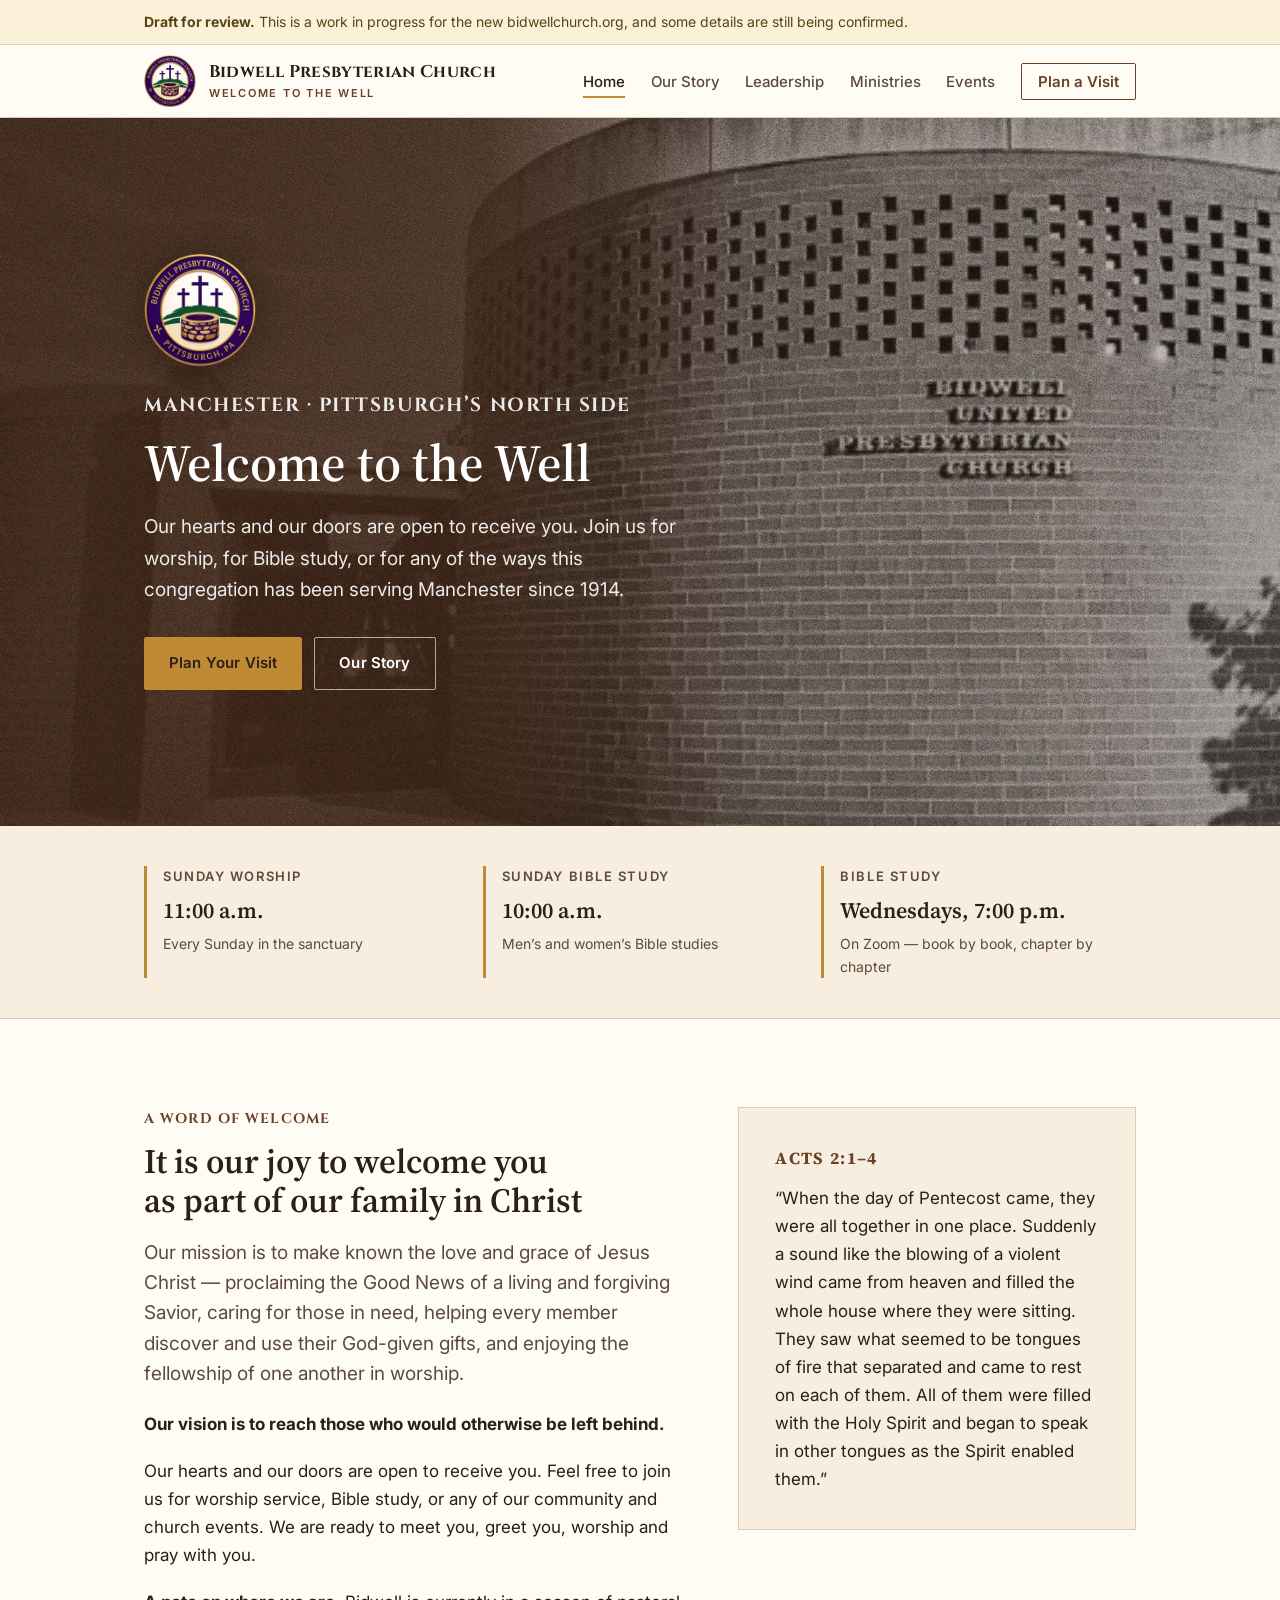
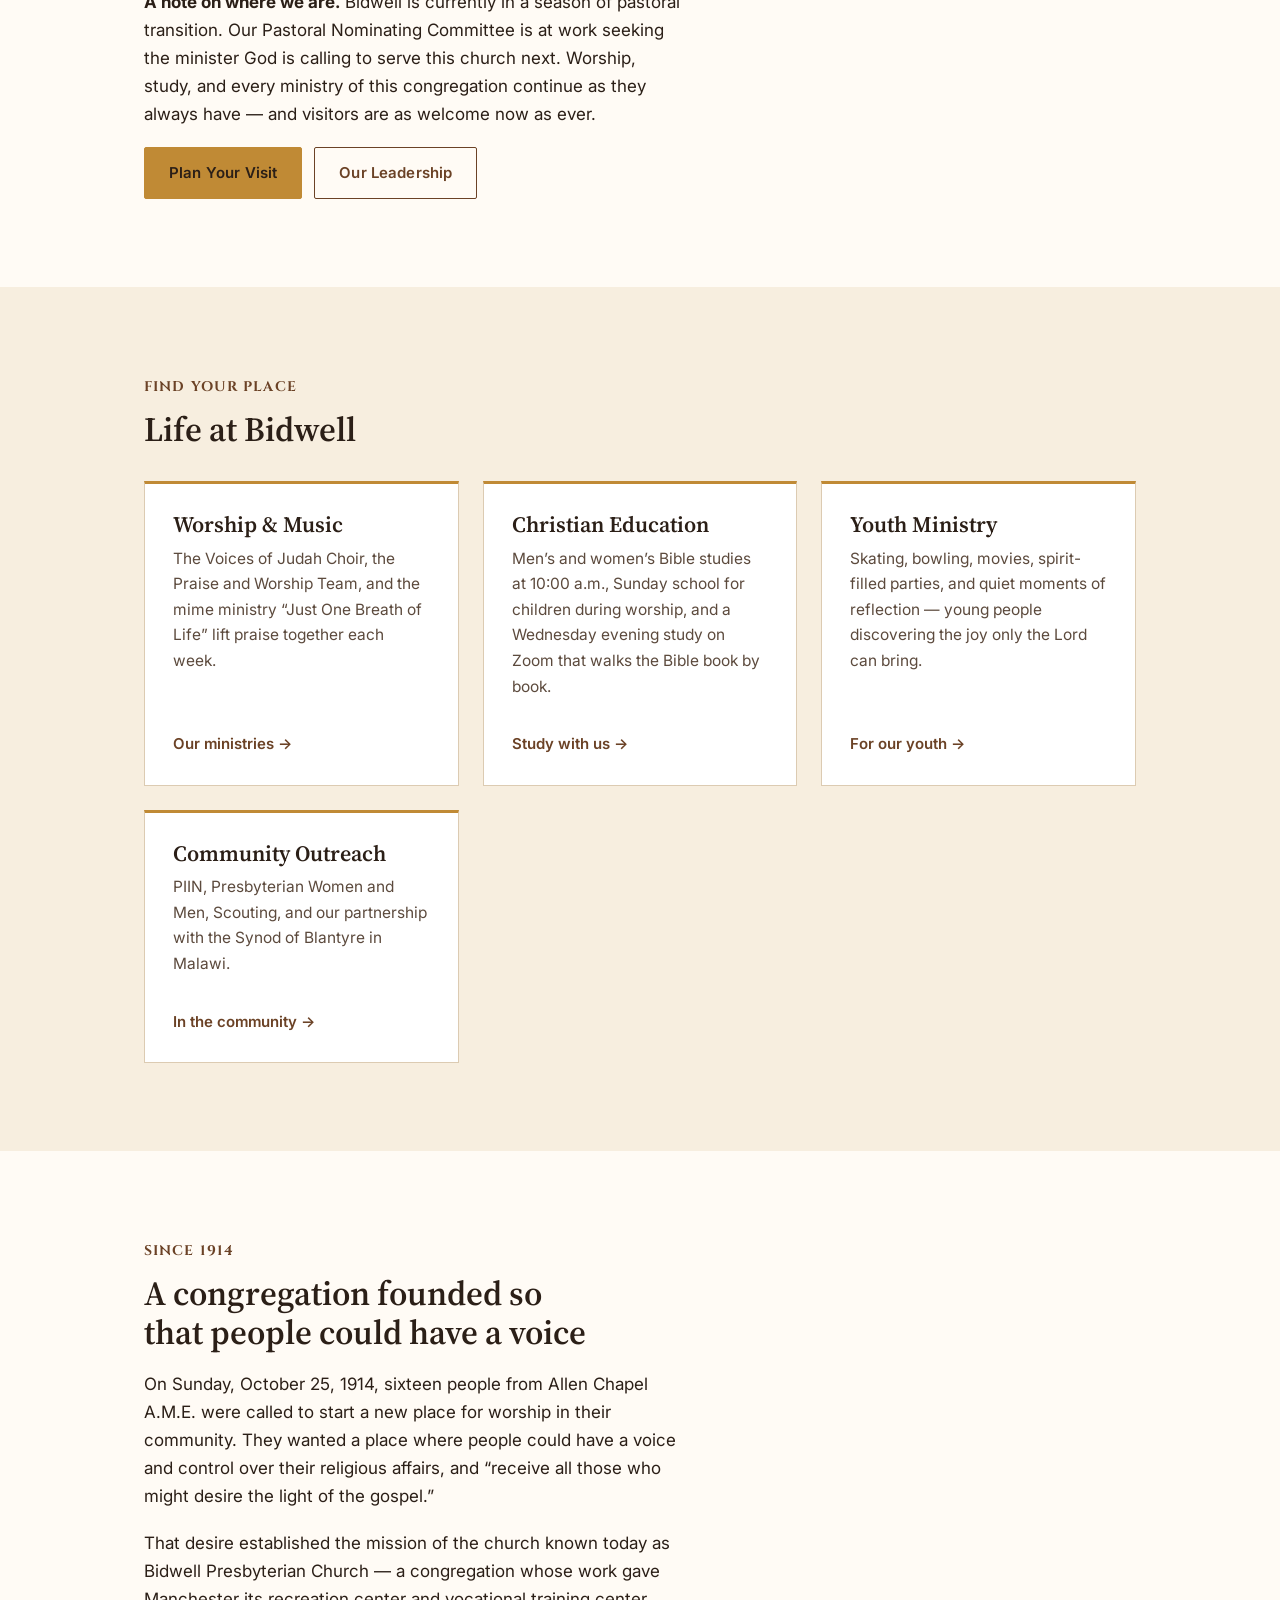
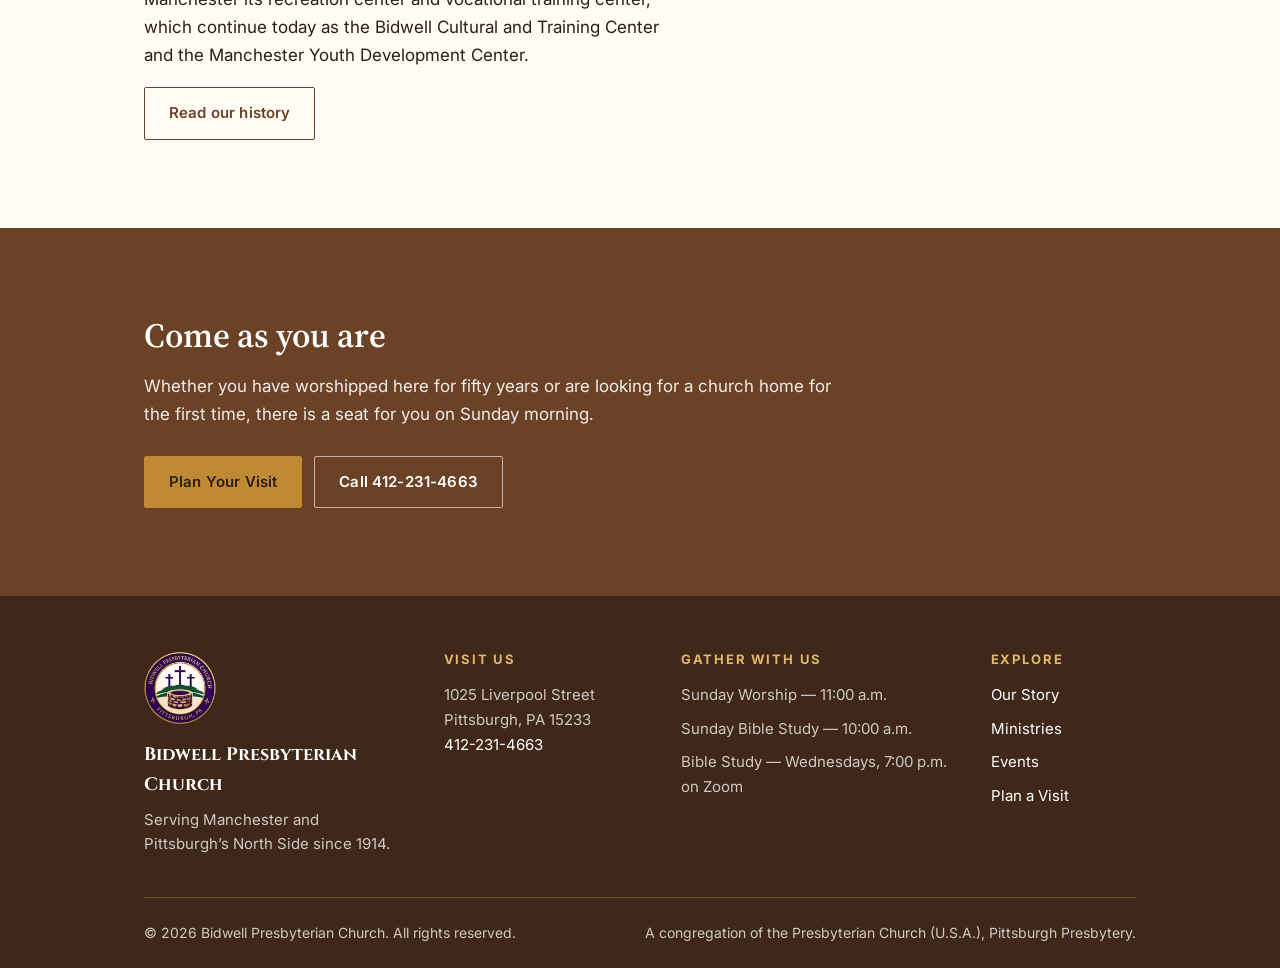
==== commit 8df2b581: "Version the stylesheet and script URLs to bust browser caches GitHub Pages serves assets with max-ag" ====
--- a/index.html
+++ b/index.html
@@ -8,7 +8,7 @@
 <link rel="preconnect" href="https://fonts.googleapis.com">
 <link rel="preconnect" href="https://fonts.gstatic.com" crossorigin>
 <link href="https://fonts.googleapis.com/css2?family=Cinzel:wght@600;700&family=Inter:wght@400;500;600;700&family=Source+Serif+4:ital,opsz,wght@0,8..60,400;0,8..60,600;1,8..60,400&display=swap" rel="stylesheet">
-<link rel="stylesheet" href="assets/css/site.css">
+<link rel="stylesheet" href="assets/css/site.css?v=cc67c075">
 <link rel="icon" type="image/png" sizes="32x32" href="assets/img/favicon-32.png">
 <link rel="apple-touch-icon" href="assets/img/apple-touch-icon.png">
 </head>
@@ -205,6 +205,6 @@
     <p>A congregation of the Presbyterian Church (U.S.A.), Pittsburgh Presbytery.</p>
   </div>
 </footer>
-<script src="assets/js/nav.js"></script>
+<script src="assets/js/nav.js?v=80d5ab5f"></script>
 </body>
 </html>
--- a/assets/css/site.css
+++ b/assets/css/site.css
@@ -214,24 +214,72 @@
 
 /* ---------- Hero ---------- */
 .hero { position: relative; background: var(--brown-dark); color: var(--white); }
-.hero__media { position: absolute; inset: 0; }
-.hero__media img { width: 100%; height: 100%; object-fit: cover; opacity: .55; }
-/* Warm the black-and-white photo toward the palette and keep the text legible. */
+
+/* The photo is zoomed around the "Bidwell United Presbyterian Church"
+   lettering on the building, which sits at 50.6% / 45.7% of the source image.
+   --hx/--hy move that point within the hero; --hz is the zoom. */
+.hero__media {
+  position: absolute; inset: 0; overflow: hidden;
+  isolation: isolate;          /* keeps the grain's blend inside the photo */
+  --hx: 0%; --hy: 0%; --hz: 1;
+}
+.hero__media img {
+  width: 100%; height: 100%;
+  object-fit: cover;
+  object-position: 50.6% 45.7%;
+  transform-origin: 50.6% 45.7%;
+  transform: translate(var(--hx), var(--hy)) scale(var(--hz));
+  opacity: .78;
+}
+/* Warm the photo toward the palette and keep the text legible. */
 .hero__media::after {
-  content: ""; position: absolute; inset: 0;
-  background: linear-gradient(90deg, rgba(63,40,25,.92) 0%, rgba(63,40,25,.7) 45%, rgba(63,40,25,.25) 100%);
-}
+  content: ""; position: absolute; inset: 0; z-index: 1;
+  background: linear-gradient(90deg,
+    rgba(63,40,25,.94) 0%, rgba(63,40,25,.86) 38%,
+    rgba(63,40,25,.35) 58%, rgba(63,40,25,.12) 100%);
+}
+/* Film grain, applied at screen resolution so it stays fine at any zoom. */
+.hero__media::before {
+  content: ""; position: absolute; inset: 0; z-index: 2; pointer-events: none;
+  /* Gaussian noise centered on 50% gray: overlay-neutral, so it adds texture
+     without brightening the photo. Tile is 160px; pixelated keeps it crisp. */
+  background-image: url("../img/grain.png");
+  background-size: 160px 160px;
+  image-rendering: pixelated;
+  mix-blend-mode: overlay;
+  opacity: .28;
+}
+
 .hero__seal { width: 112px; height: 112px; margin-bottom: 1.5rem;
               filter: drop-shadow(0 6px 18px rgba(0,0,0,.35)); }
 .hero__inner {
   position: relative;
   padding-block: clamp(4rem, 12vw, 8.5rem);
-  max-width: 46rem;
-}
+}
+/* Text holds the left of the page grid; the building fills the right. */
+.hero__inner > * { max-width: 34rem; }
 .hero h1 { color: var(--white); margin-bottom: .35em; }
 .hero__eyebrow { color: var(--gold-light); }
 .hero p { color: rgba(255,255,255,.9); font-size: 1.1875rem; }
 .hero .btn-row { margin-top: 2rem; }
+
+/* Wide screens: building and its name on the right third. */
+@media (min-width: 52rem) {
+  .hero__media { --hx: 30%; --hy: -2%; --hz: 2; }   /* narrower desktops: clear the text */
+}
+@media (min-width: 72rem) {
+  .hero__media { --hx: 24%; }
+}
+/* Phones and small tablets: text on top, the building and its name below. */
+@media (max-width: 51.99rem) {
+  .hero__inner { padding-bottom: 17rem; }
+  .hero__media { --hx: 0%; --hy: 34%; --hz: 1.9; }
+  .hero__media::after {
+    background: linear-gradient(180deg,
+      rgba(63,40,25,.94) 0%, rgba(63,40,25,.86) 52%,
+      rgba(63,40,25,.3) 72%, rgba(63,40,25,.1) 100%);
+  }
+}
 
 /* Compact hero for interior pages */
 .page-hero {
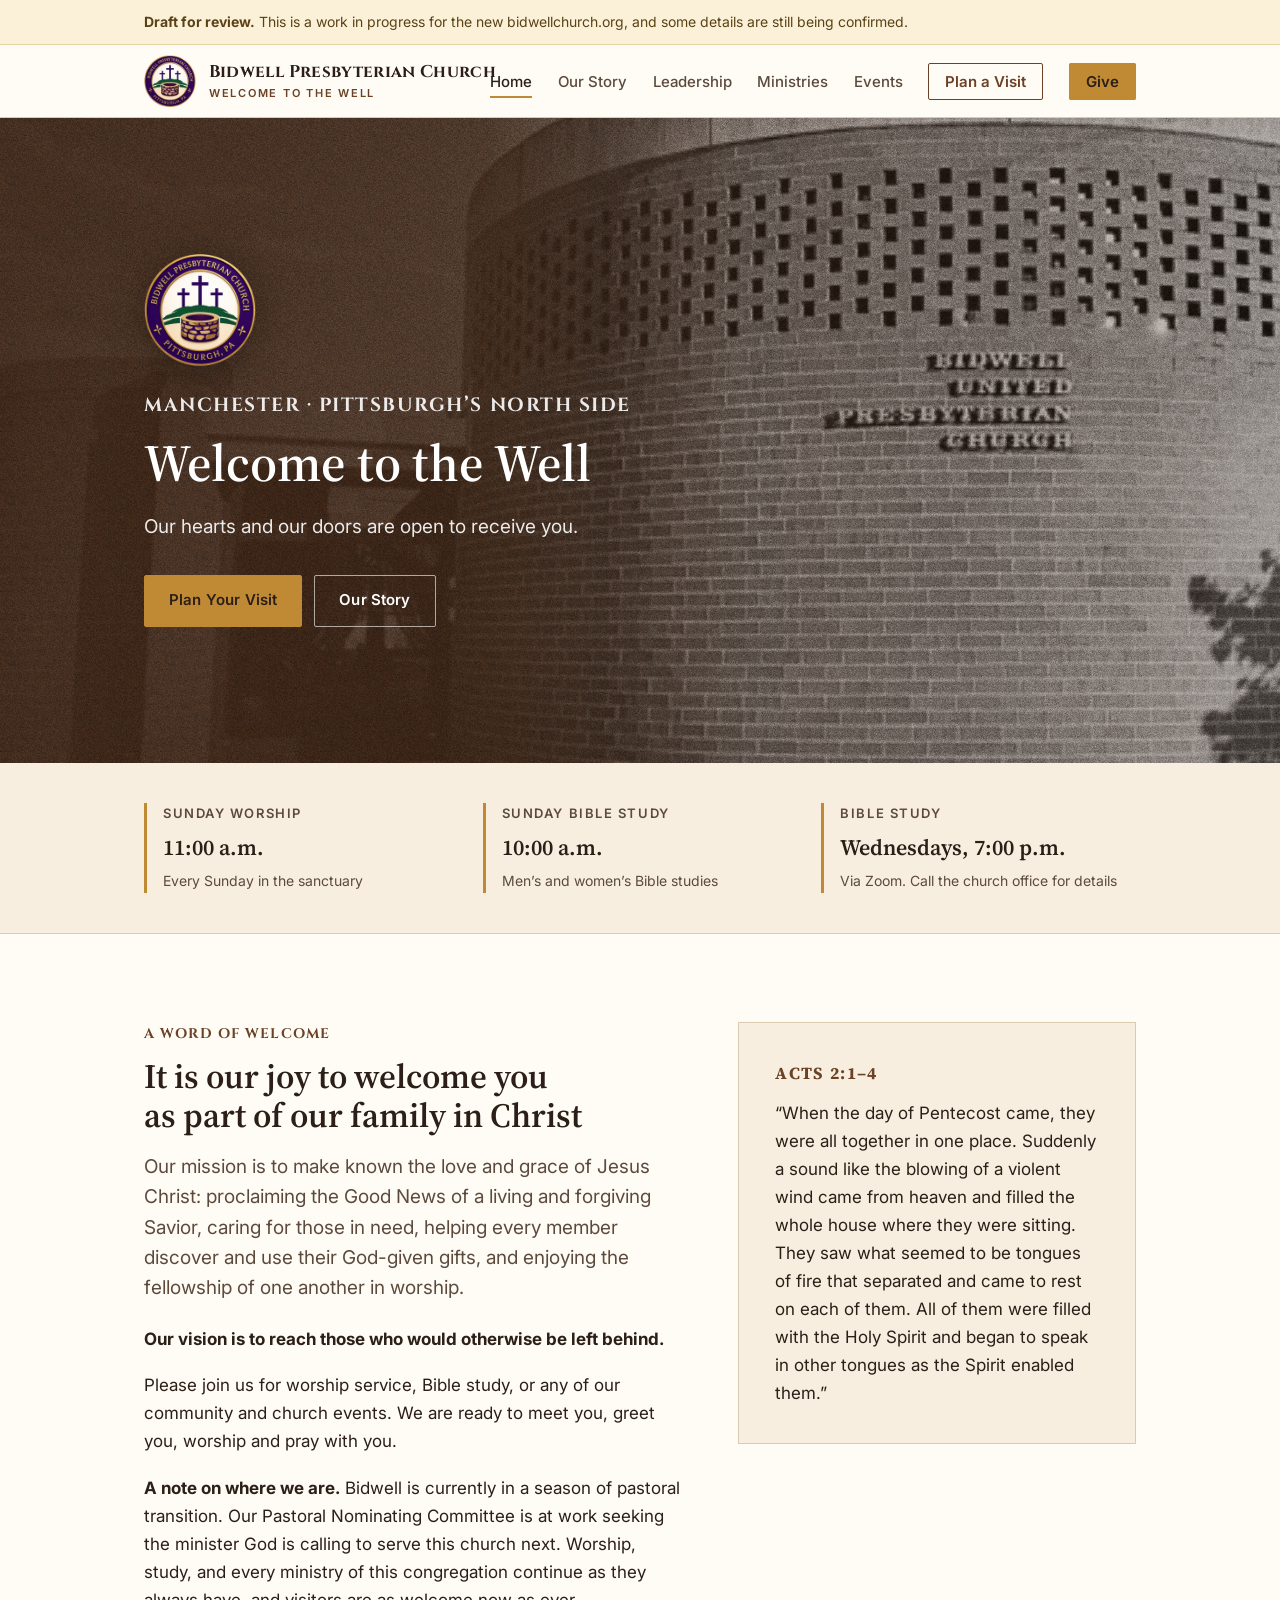
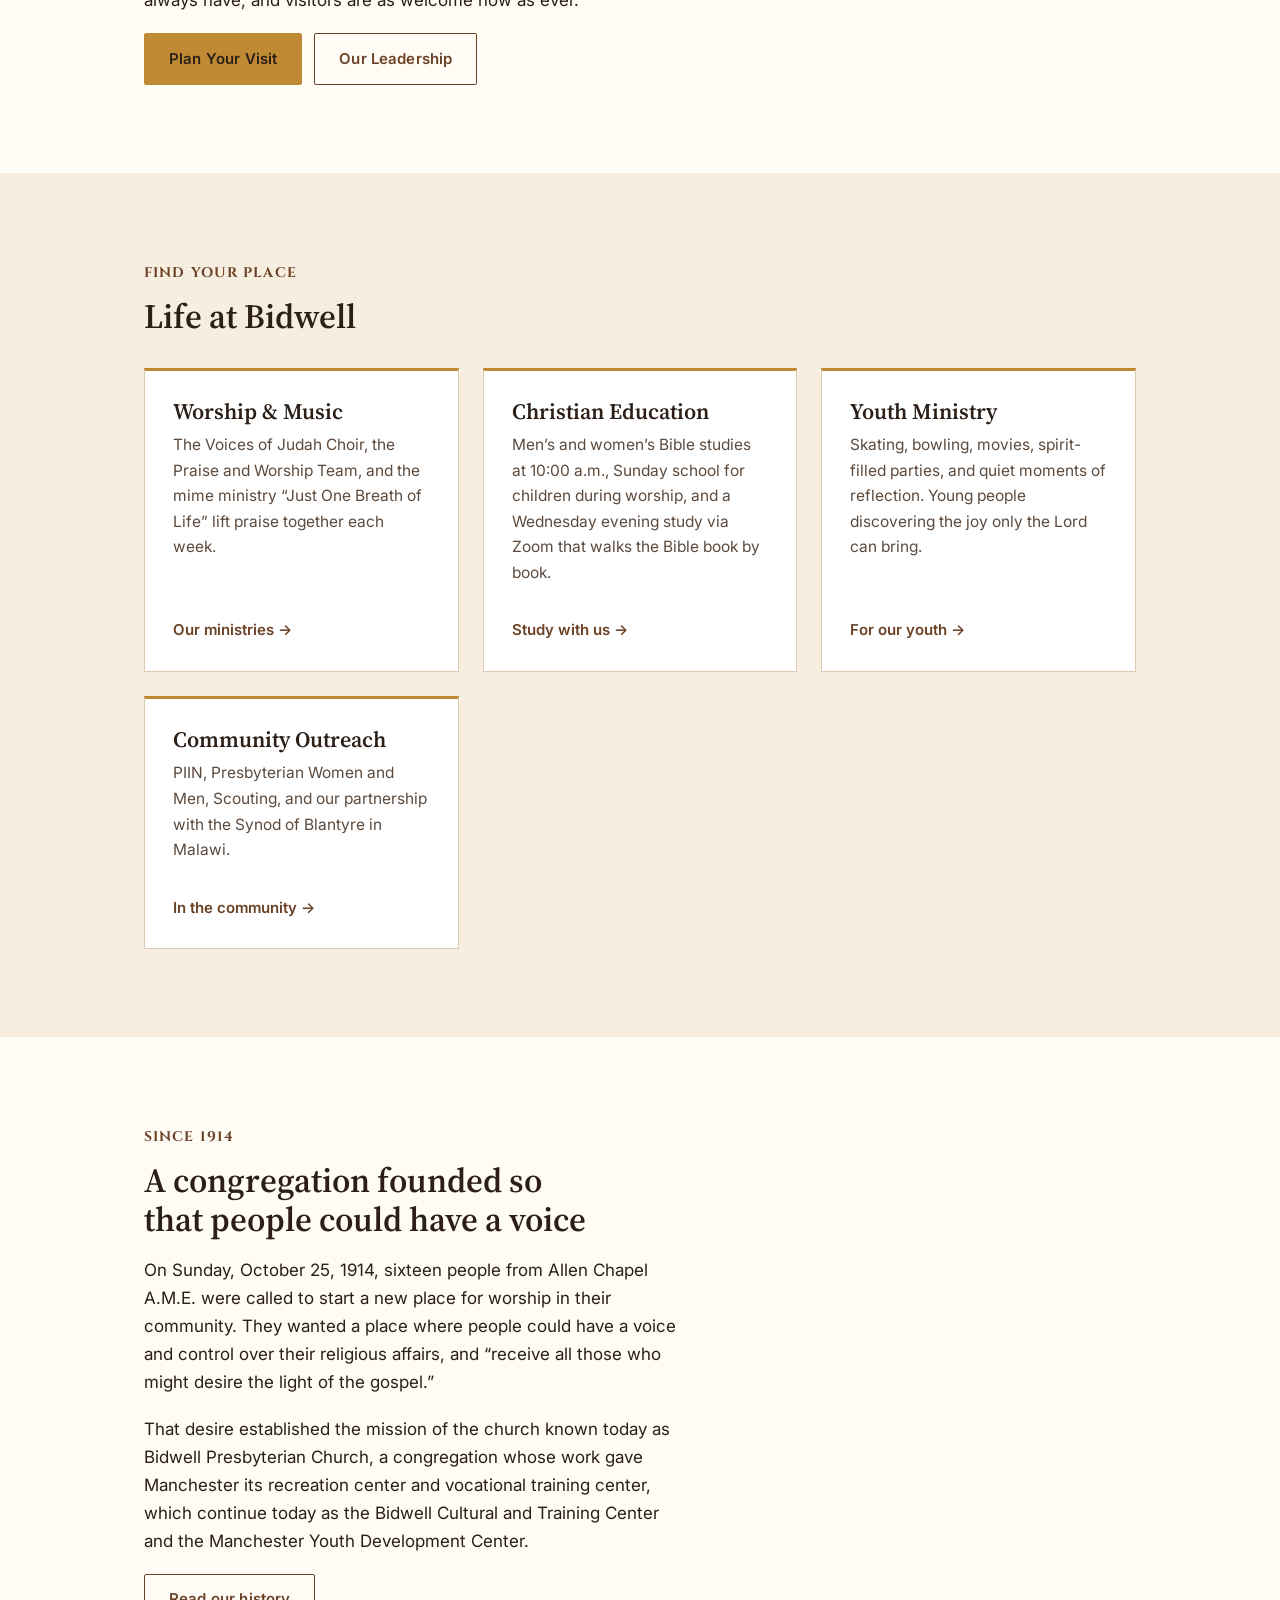
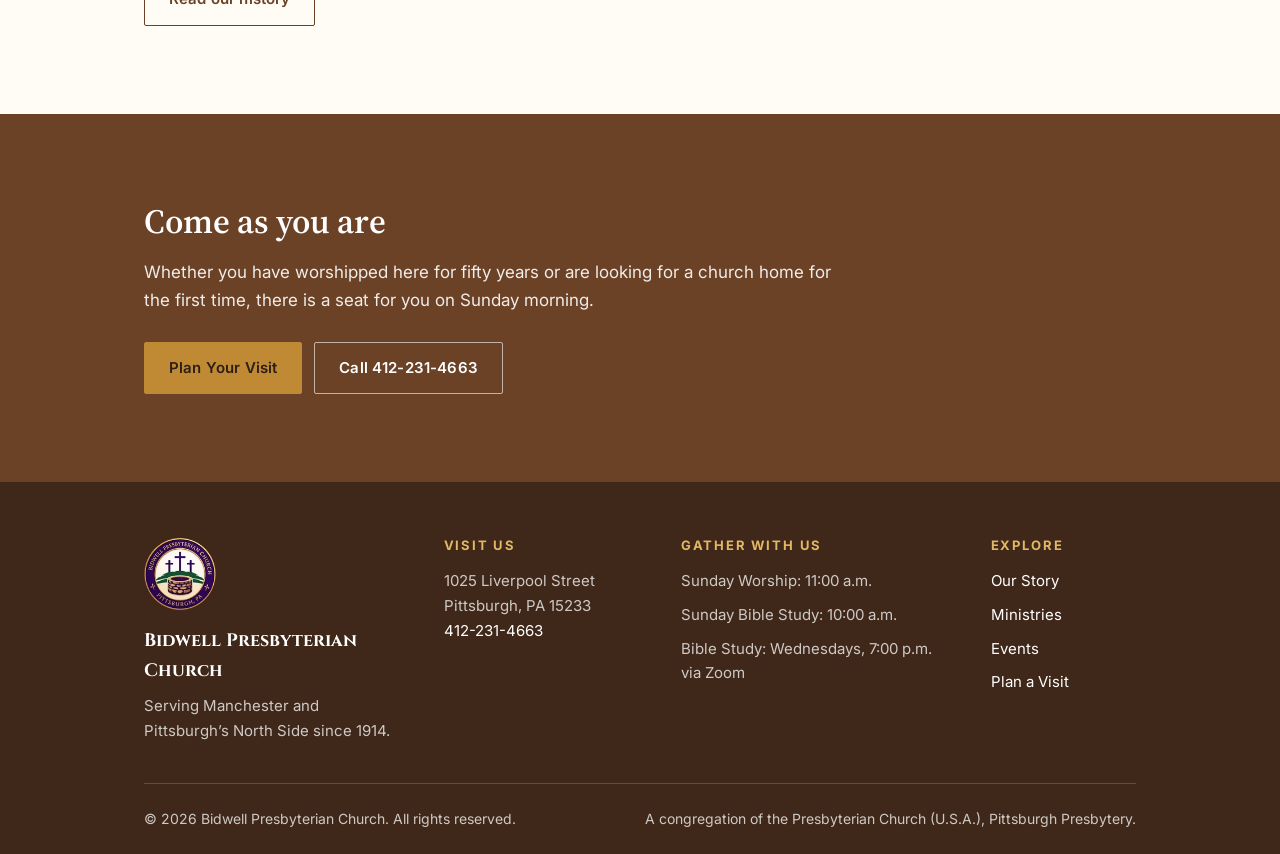
==== commit a8e7af0d: "Content edits: Give button, Zoom wording, trimmed lists, no em dashes - Adds a Give button to the na" ====
--- a/index.html
+++ b/index.html
@@ -8,7 +8,7 @@
 <link rel="preconnect" href="https://fonts.googleapis.com">
 <link rel="preconnect" href="https://fonts.gstatic.com" crossorigin>
 <link href="https://fonts.googleapis.com/css2?family=Cinzel:wght@600;700&family=Inter:wght@400;500;600;700&family=Source+Serif+4:ital,opsz,wght@0,8..60,400;0,8..60,600;1,8..60,400&display=swap" rel="stylesheet">
-<link rel="stylesheet" href="assets/css/site.css?v=cc67c075">
+<link rel="stylesheet" href="assets/css/site.css?v=dd2e0305">
 <link rel="icon" type="image/png" sizes="32x32" href="assets/img/favicon-32.png">
 <link rel="apple-touch-icon" href="assets/img/apple-touch-icon.png">
 </head>
@@ -33,6 +33,7 @@
       <li><a href="ministries.html">Ministries</a></li>
       <li><a href="events.html">Events</a></li>
       <li class="nav__cta"><a href="visit.html">Plan a Visit</a></li>
+      <li class="nav__cta nav__cta--give"><a href="https://secure.myvanco.com/L-YS1N/home" target="_blank" rel="noopener">Give</a></li>
       </ul>
     </nav>
   </div>
@@ -47,8 +48,7 @@
     <img class="hero__seal" src="assets/img/logo-seal-512.webp" alt="The seal of Bidwell Presbyterian Church: three crosses on a hill above a stone well" width="112" height="112">
     <p class="eyebrow hero__eyebrow">Manchester &middot; Pittsburgh&rsquo;s North Side</p>
     <h1>Welcome to the Well</h1>
-    <p>Our hearts and our doors are open to receive you. Join us for worship, for Bible study,
-       or for any of the ways this congregation has been serving Manchester since 1914.</p>
+    <p>Our hearts and our doors are open to receive you.</p>
     <div class="btn-row">
       <a class="btn btn--on-dark" href="visit.html">Plan Your Visit</a>
       <a class="btn btn--outline-light" href="about.html">Our Story</a>
@@ -71,7 +71,7 @@
     <div class="times__item">
       <p class="times__label">Bible Study</p>
       <p class="times__when">Wednesdays, 7:00 p.m.</p>
-      <p class="times__note">On Zoom &mdash; book by book, chapter by chapter</p>
+      <p class="times__note">Via Zoom. Call the church office for details</p>
     </div>
   </div>
 </section>
@@ -81,16 +81,14 @@
     <div class="prose">
       <p class="eyebrow">A word of welcome</p>
       <h2>It is our joy to welcome you as part of our family in Christ</h2>
-      <p class="lede">Our mission is to make known the love and grace of Jesus Christ &mdash; proclaiming the
-        Good News of a living and forgiving Savior, caring for those in need, helping every member discover and
+      <p class="lede">Our mission is to make known the love and grace of Jesus Christ: proclaiming the Good News of a living and forgiving Savior, caring for those in need, helping every member discover and
         use their God-given gifts, and enjoying the fellowship of one another in worship.</p>
       <p><strong>Our vision is to reach those who would otherwise be left behind.</strong></p>
-      <p>Our hearts and our doors are open to receive you. Feel free to join us for worship service, Bible study,
-        or any of our community and church events. We are ready to meet you, greet you, worship and pray with you.</p>
+      <p>Please join us for worship service, Bible study, or any of our community and church events.
+        We are ready to meet you, greet you, worship and pray with you.</p>
       <p><strong>A note on where we are.</strong> Bidwell is currently in a season of pastoral transition.
         Our Pastoral Nominating Committee is at work seeking the minister God is calling to serve this church
-        next. Worship, study, and every ministry of this congregation continue as they always have &mdash;
-        and visitors are as welcome now as ever.</p>
+        next. Worship, study, and every ministry of this congregation continue as they always have, and visitors are as welcome now as ever.</p>
       <div class="btn-row">
         <a class="btn" href="visit.html">Plan Your Visit</a>
         <a class="btn btn--ghost" href="leadership.html">Our Leadership</a>
@@ -120,13 +118,12 @@
       <li class="card">
         <h3>Christian Education</h3>
         <p>Men&rsquo;s and women&rsquo;s Bible studies at 10:00 a.m., Sunday school for children during
-           worship, and a Wednesday evening study on Zoom that walks the Bible book by book.</p>
+           worship, and a Wednesday evening study via Zoom that walks the Bible book by book.</p>
         <a class="card__link" href="ministries.html">Study with us</a>
       </li>
       <li class="card">
         <h3>Youth Ministry</h3>
-        <p>Skating, bowling, movies, spirit-filled parties, and quiet moments of reflection &mdash;
-           young people discovering the joy only the Lord can bring.</p>
+        <p>Skating, bowling, movies, spirit-filled parties, and quiet moments of reflection. Young people discovering the joy only the Lord can bring.</p>
         <a class="card__link" href="ministries.html">For our youth</a>
       </li>
       <li class="card">
@@ -147,8 +144,7 @@
       <p>On Sunday, October 25, 1914, sixteen people from Allen Chapel A.M.E. were called to start a new place
         for worship in their community. They wanted a place where people could have a voice and control over
         their religious affairs, and &ldquo;receive all those who might desire the light of the gospel.&rdquo;</p>
-      <p>That desire established the mission of the church known today as Bidwell Presbyterian Church &mdash; a
-        congregation whose work gave Manchester its recreation center and vocational training center, which
+      <p>That desire established the mission of the church known today as Bidwell Presbyterian Church, a congregation whose work gave Manchester its recreation center and vocational training center, which
         continue today as the Bidwell Cultural and Training Center and the Manchester Youth Development Center.</p>
       <a class="btn btn--ghost" href="about.html">Read our history</a>
     </div>
@@ -185,9 +181,9 @@
     <div>
       <h3>Gather With Us</h3>
       <ul class="footer__list">
-        <li>Sunday Worship &mdash; 11:00 a.m.</li>
-        <li>Sunday Bible Study &mdash; 10:00 a.m.</li>
-        <li>Bible Study &mdash; Wednesdays, 7:00 p.m. on Zoom</li>
+        <li>Sunday Worship: 11:00 a.m.</li>
+        <li>Sunday Bible Study: 10:00 a.m.</li>
+        <li>Bible Study: Wednesdays, 7:00 p.m. via Zoom</li>
       </ul>
     </div>
     <div>
--- a/assets/css/site.css
+++ b/assets/css/site.css
@@ -186,6 +186,10 @@
   padding: .5rem 1rem; color: var(--brown); font-weight: 600;
 }
 .nav__list .nav__cta a:hover { background: var(--brown); color: var(--white); }
+.nav__list .nav__cta--give a {
+  background: var(--gold); border-color: var(--gold); color: var(--ink);
+}
+.nav__list .nav__cta--give a:hover { background: var(--gold-light); border-color: var(--gold-light); color: var(--ink); }
 
 @media (max-width: 60rem) {
   .nav-toggle { display: inline-flex; }
@@ -202,6 +206,7 @@
   .nav__list a { display: block; padding: .9rem 0; font-size: 1rem; border-bottom: none; }
   .nav__list a[aria-current="page"] { color: var(--brown); }
   .nav__list .nav__cta { border-top: none; padding-top: 1rem; }
+  .nav__list .nav__cta--give { padding-top: .6rem; }
   .nav__list .nav__cta a { text-align: center; }
 }
 
@@ -210,6 +215,12 @@
   .brand__seal { width: 44px; height: 44px; }
   .brand__name { font-size: .9375rem; }
   .brand__tag { display: none; }
+}
+
+@media (min-width: 60rem) {
+  /* The name sits right at the wrap threshold; keep it on one line where
+     the full nav is shown. */
+  .brand__name { white-space: nowrap; }
 }
 
 /* ---------- Hero ---------- */
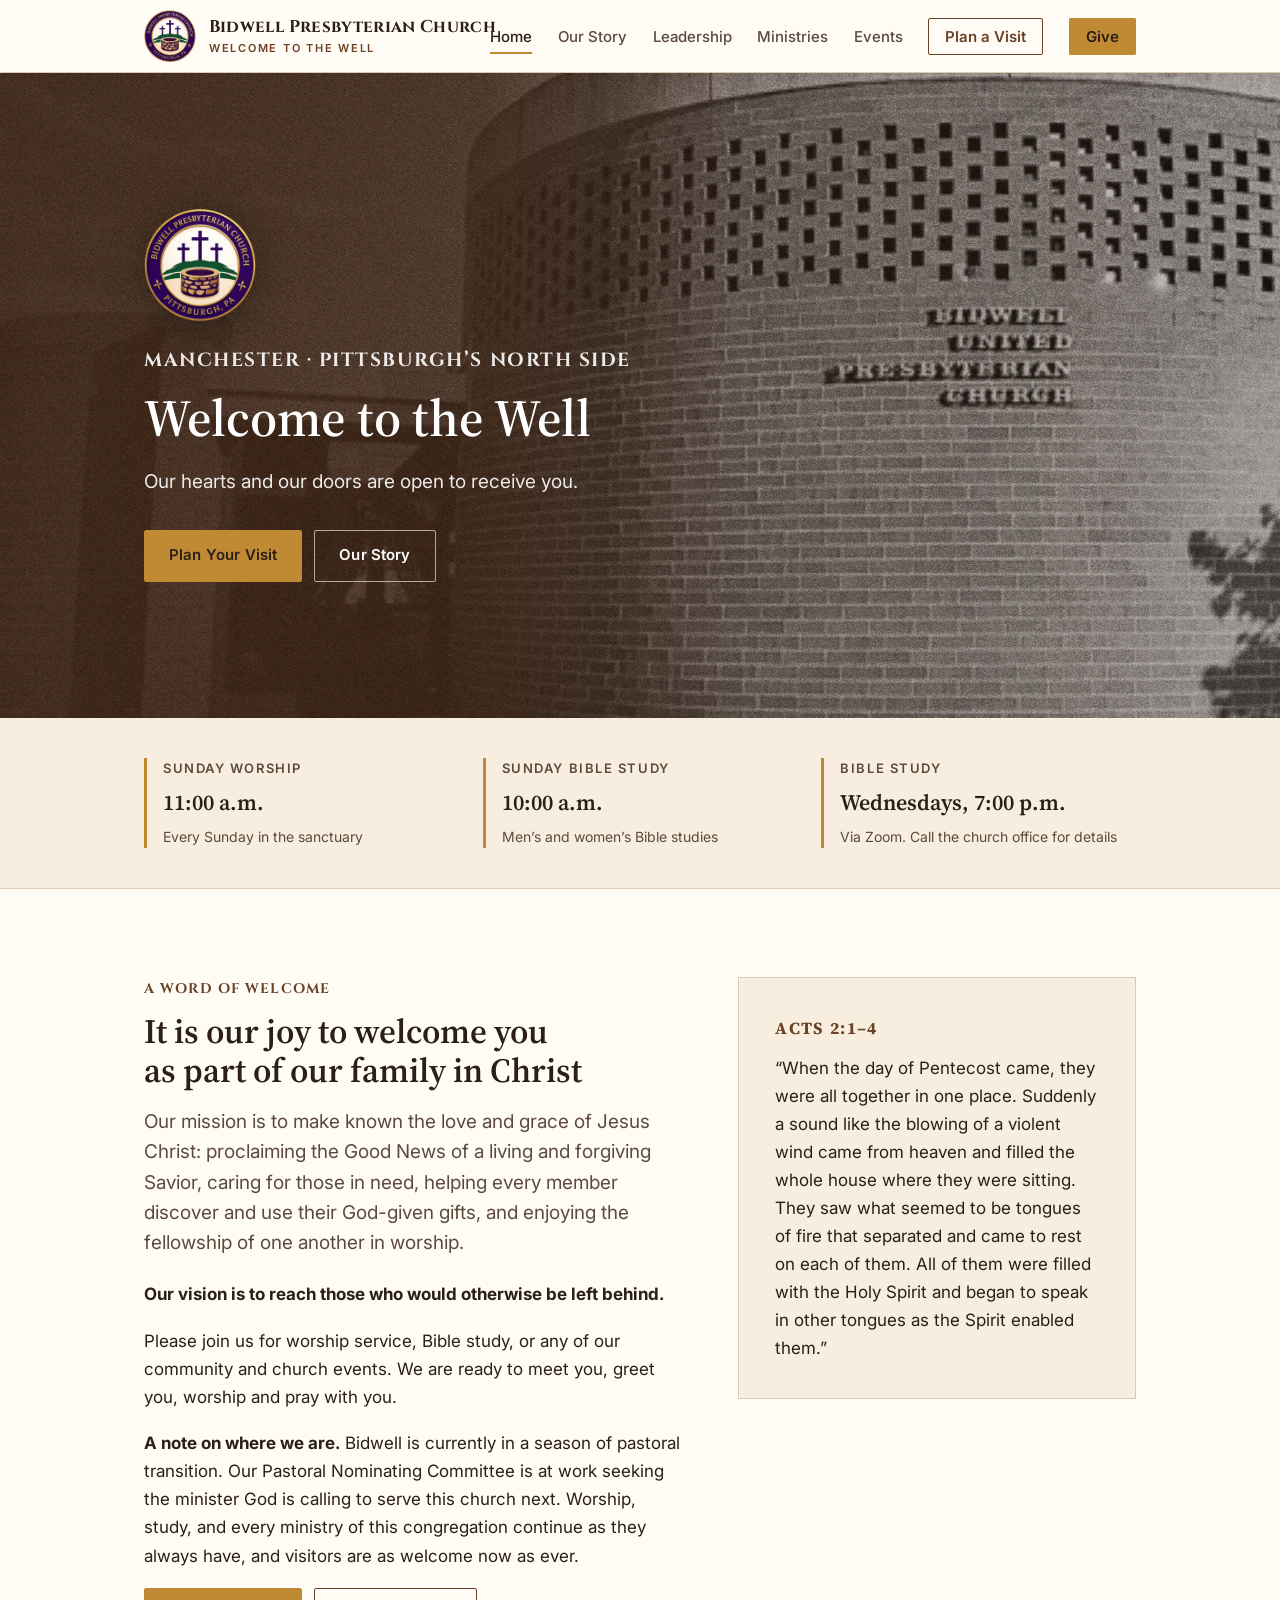
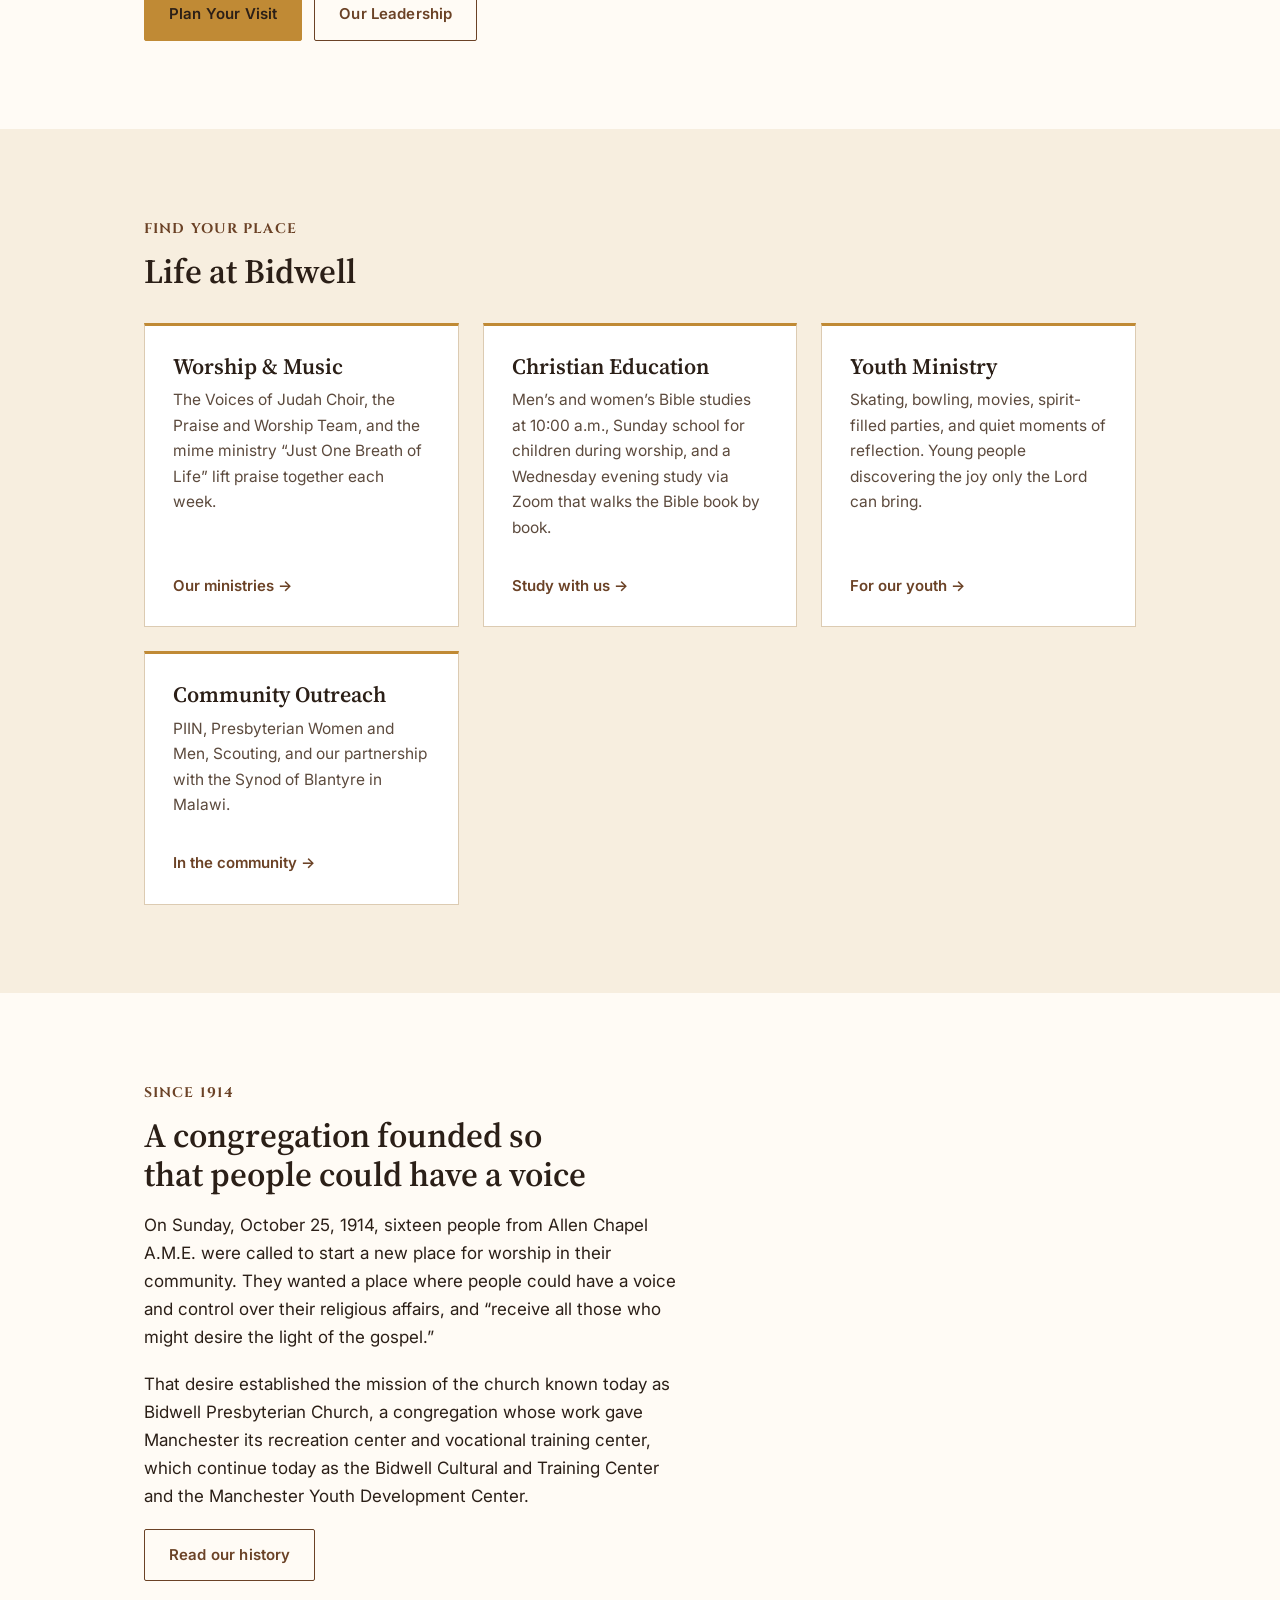
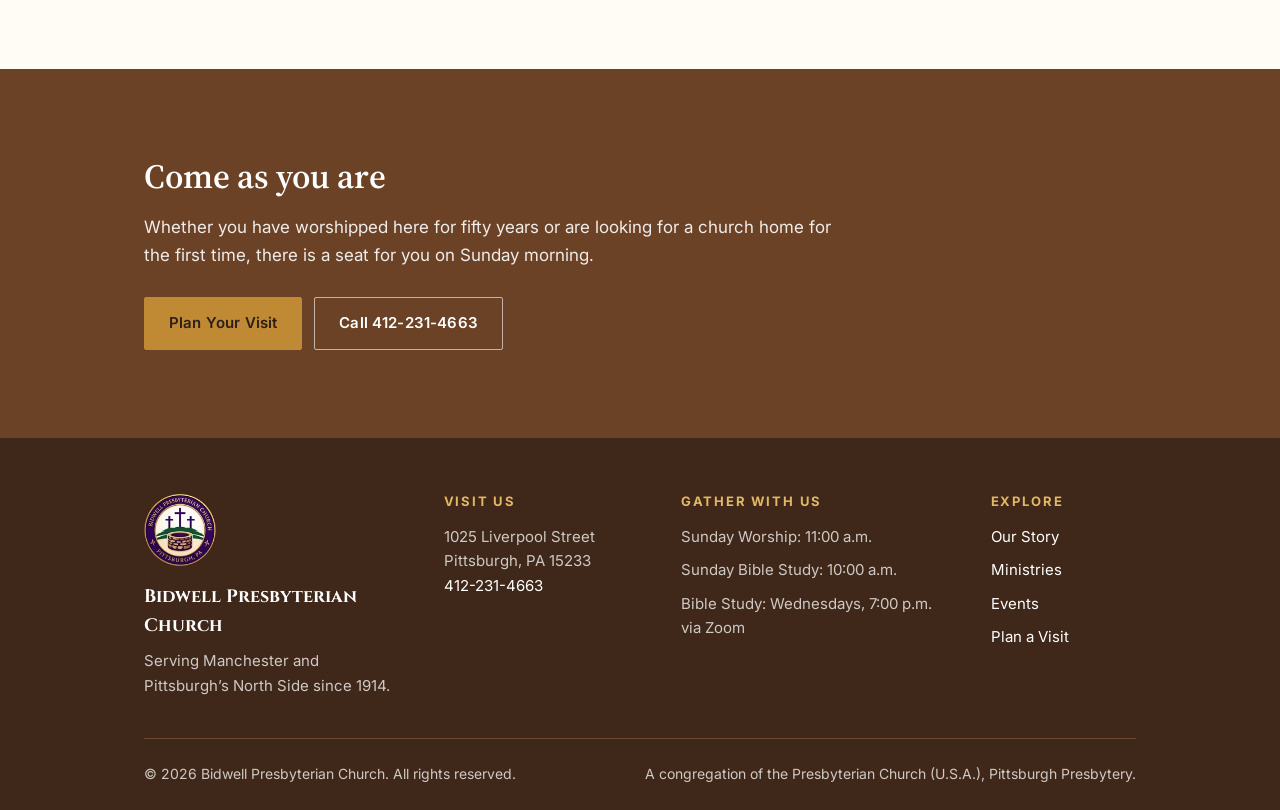
==== commit 5e5e53ac: "Launch prep: remove draft banner, add icons, previews, and search data Readies the site for bidwellc" ====
--- a/index.html
+++ b/index.html
@@ -5,16 +5,58 @@
 <meta name="viewport" content="width=device-width, initial-scale=1">
 <title>Bidwell Presbyterian Church | Manchester, Pittsburgh's North Side</title>
 <meta name="description" content="Bidwell Presbyterian Church in Manchester on Pittsburgh's North Side. Sunday worship at 11:00 a.m., Bible study, youth ministry, and community outreach since 1914.">
+<link rel="canonical" href="https://bidwellchurchpgh.org/">
+<meta property="og:type" content="website">
+<meta property="og:locale" content="en_US">
+<meta property="og:site_name" content="Bidwell Presbyterian Church">
+<meta property="og:title" content="Bidwell Presbyterian Church | Manchester, Pittsburgh's North Side">
+<meta property="og:description" content="Bidwell Presbyterian Church in Manchester on Pittsburgh's North Side. Sunday worship at 11:00 a.m., Bible study, youth ministry, and community outreach since 1914.">
+<meta property="og:url" content="https://bidwellchurchpgh.org/">
+<meta property="og:image" content="https://bidwellchurchpgh.org/assets/img/share-card.jpg">
+<meta property="og:image:width" content="1200">
+<meta property="og:image:height" content="630">
+<meta property="og:image:alt" content="The Bidwell Presbyterian Church seal beside the church's round brick sanctuary on Liverpool Street.">
+<meta name="twitter:card" content="summary_large_image">
 <link rel="preconnect" href="https://fonts.googleapis.com">
 <link rel="preconnect" href="https://fonts.gstatic.com" crossorigin>
 <link href="https://fonts.googleapis.com/css2?family=Cinzel:wght@600;700&family=Inter:wght@400;500;600;700&family=Source+Serif+4:ital,opsz,wght@0,8..60,400;0,8..60,600;1,8..60,400&display=swap" rel="stylesheet">
-<link rel="stylesheet" href="assets/css/site.css?v=dd2e0305">
-<link rel="icon" type="image/png" sizes="32x32" href="assets/img/favicon-32.png">
+<link rel="stylesheet" href="assets/css/site.css?v=ecbc8007">
+<link rel="icon" href="favicon.ico" sizes="32x32">
+<link rel="icon" type="image/png" sizes="96x96" href="assets/img/favicon-96.png">
 <link rel="apple-touch-icon" href="assets/img/apple-touch-icon.png">
+<link rel="manifest" href="site.webmanifest">
+<meta name="theme-color" content="#fffbf5">
+<script type="application/ld+json">
+{
+  "@context": "https://schema.org",
+  "@type": "Church",
+  "name": "Bidwell Presbyterian Church",
+  "alternateName": "Bidwell United Presbyterian Church",
+  "description": "A Presbyterian Church (U.S.A.) congregation in Manchester on Pittsburgh's North Side, founded in 1914.",
+  "url": "https://bidwellchurchpgh.org/",
+  "logo": "https://bidwellchurchpgh.org/assets/img/icon-512.png",
+  "image": "https://bidwellchurchpgh.org/assets/img/share-card.jpg",
+  "telephone": "+1-412-231-4663",
+  "foundingDate": "1914-10-25",
+  "address": {
+    "@type": "PostalAddress",
+    "streetAddress": "1025 Liverpool Street",
+    "addressLocality": "Pittsburgh",
+    "addressRegion": "PA",
+    "postalCode": "15233",
+    "addressCountry": "US"
+  },
+  "geo": {
+    "@type": "GeoCoordinates",
+    "latitude": 40.45597,
+    "longitude": -80.02075
+  },
+  "hasMap": "https://www.google.com/maps/search/?api=1&query=1025+Liverpool+Street+Pittsburgh+PA+15233"
+}
+</script>
 </head>
 <body>
 <a class="skip-link" href="#main">Skip to main content</a>
-<div class="draft-note"><div class="wrap"><p><strong>Draft for review.</strong> This is a work in progress for the new bidwellchurch.org, and some details are still being confirmed.</p></div></div>
 <header class="site-header">
   <div class="wrap site-header__inner">
     <a class="brand" href="index.html">
--- a/assets/css/site.css
+++ b/assets/css/site.css
@@ -87,6 +87,11 @@
   padding-inline: var(--gutter);
 }
 .prose { max-width: var(--measure-text); }
+/* When .prose sits on the .wrap itself, the narrow column would otherwise be
+   centered in the window. Keep the block on the page grid and cap the
+   children instead, so the text starts at the same left edge as everything else. */
+.wrap.prose { max-width: var(--measure); }
+.wrap.prose > * { max-width: var(--measure-text); }
 .prose > * + h2 { margin-top: 2em; }
 .prose > * + h3 { margin-top: 1.75em; }
 .prose > .eyebrow + h2, .prose > .eyebrow + h3 { margin-top: 0; }
@@ -505,12 +510,3 @@
   height: 1px; background: rgba(226,184,101,.25);
 }
 
-/* ---------- Editorial note (remove before launch) ---------- */
-.draft-note {
-  background: #fbf1d9;
-  border-bottom: 1px solid #e6d3a3;
-  color: #5a4214;
-  font-size: .875rem;
-  padding: .65rem 0;
-}
-.draft-note p { margin: 0; }
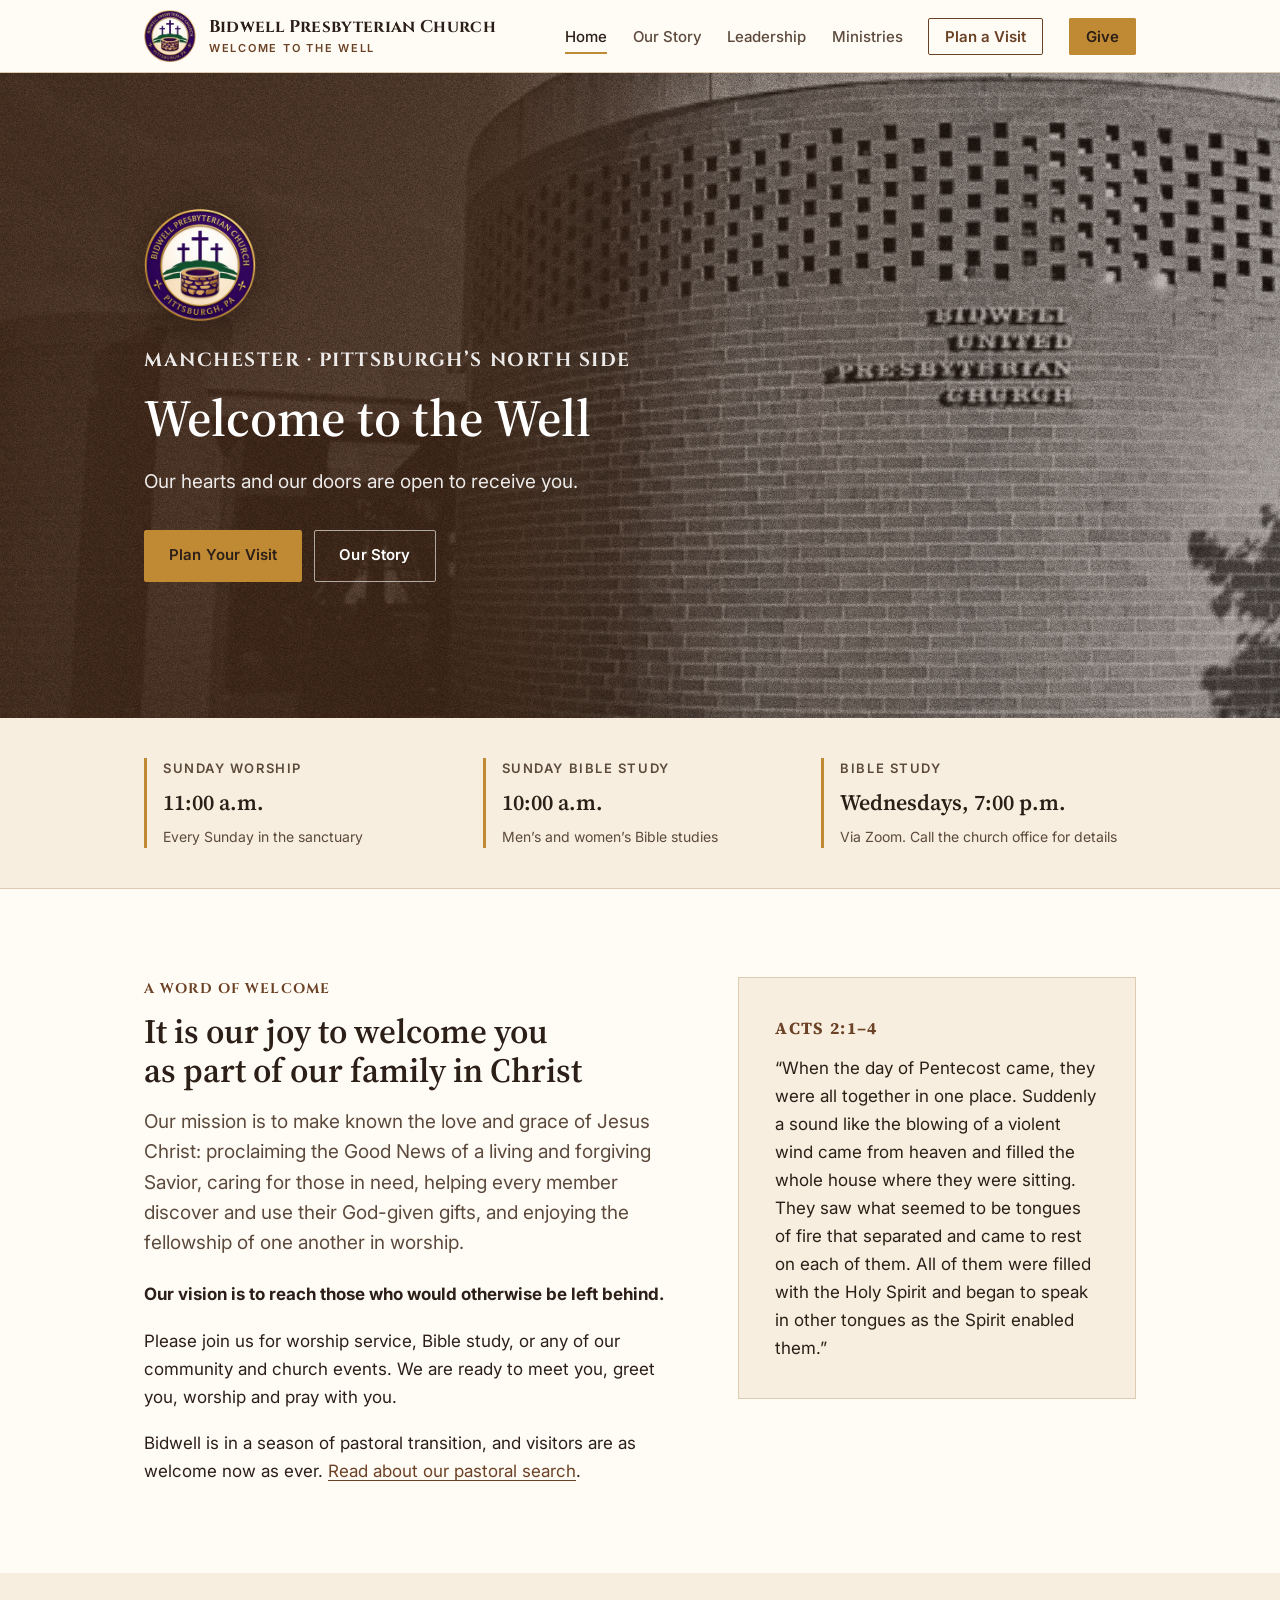
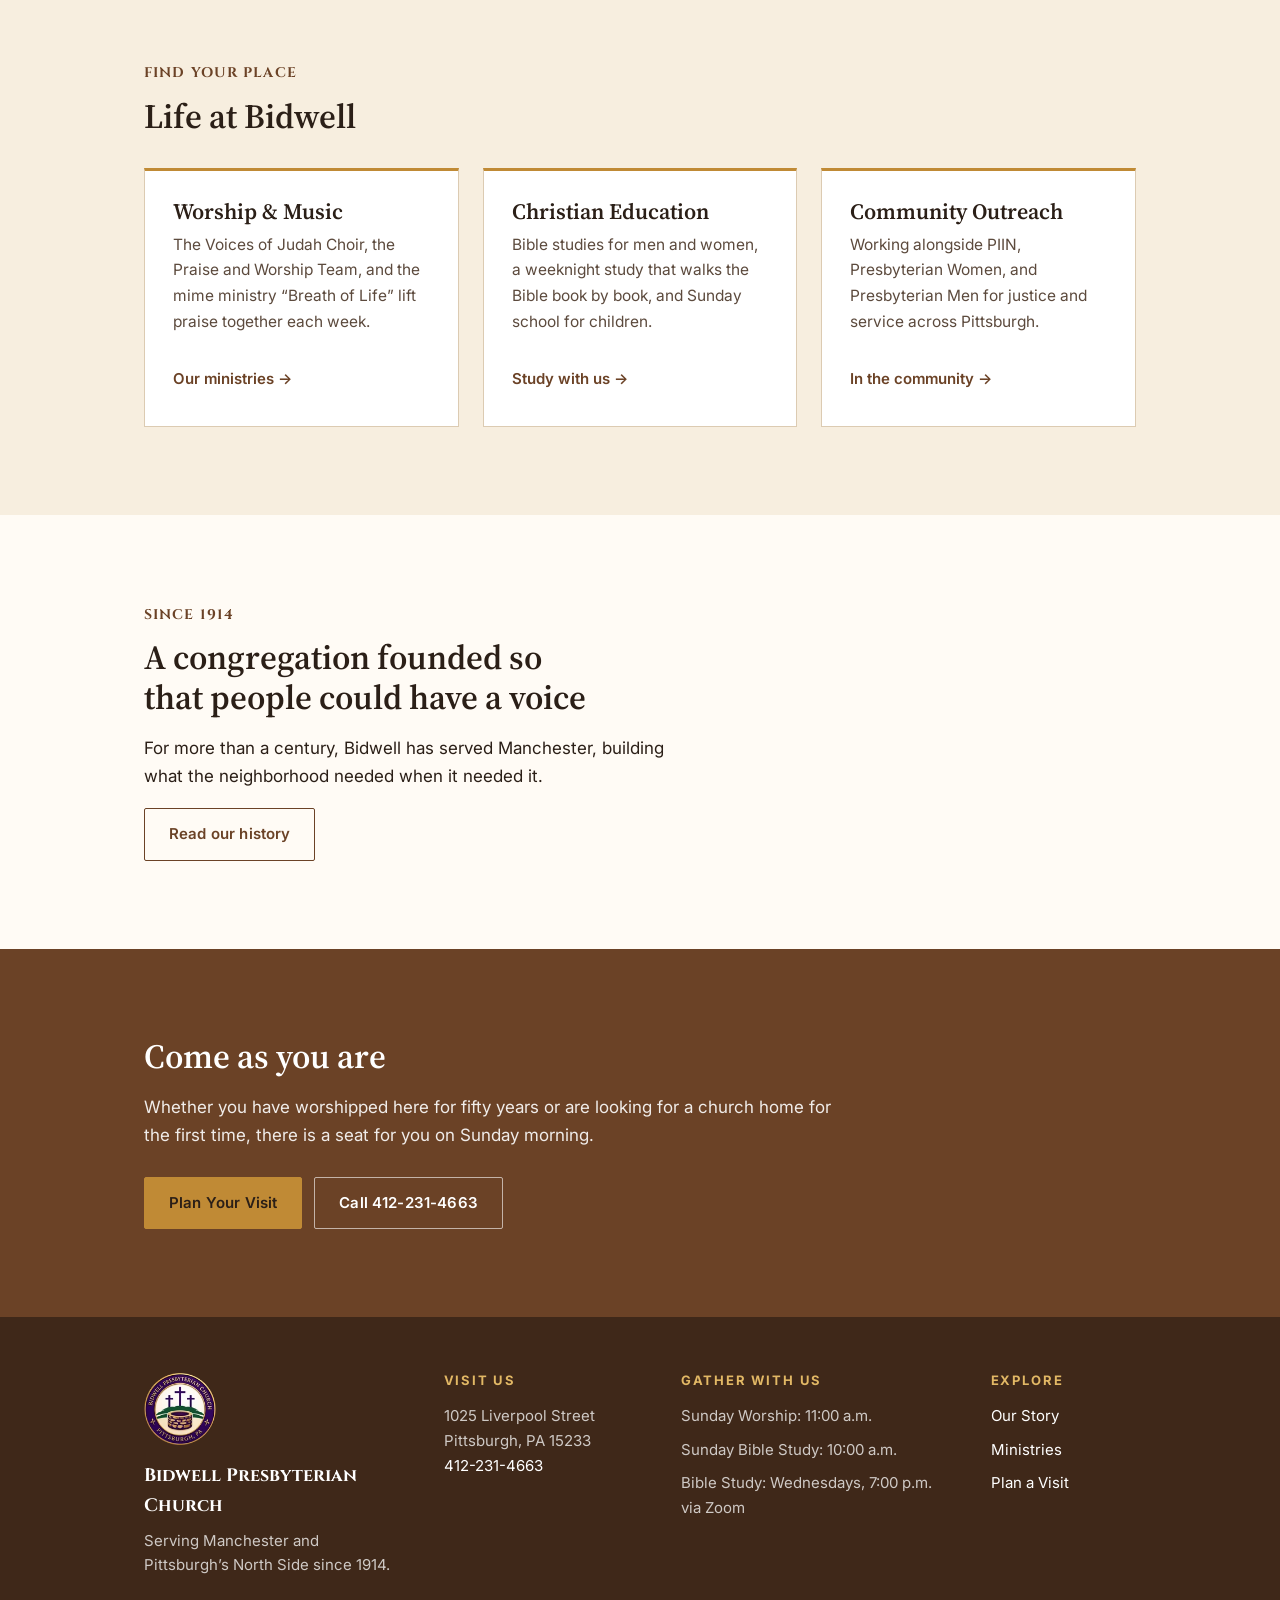
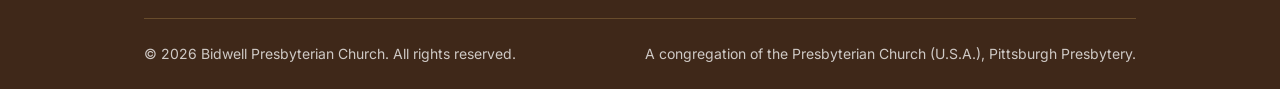
==== commit bf0f70a1: "Mobile polish, static map, trimmed ministries, and fewer repeats Mobile - Tap targets brought to 44p" ====
--- a/index.html
+++ b/index.html
@@ -4,13 +4,13 @@
 <meta charset="utf-8">
 <meta name="viewport" content="width=device-width, initial-scale=1">
 <title>Bidwell Presbyterian Church | Manchester, Pittsburgh's North Side</title>
-<meta name="description" content="Bidwell Presbyterian Church in Manchester on Pittsburgh's North Side. Sunday worship at 11:00 a.m., Bible study, youth ministry, and community outreach since 1914.">
+<meta name="description" content="Bidwell Presbyterian Church in Manchester on Pittsburgh's North Side. Sunday worship at 11:00 a.m., Bible study, and community outreach since 1914.">
 <link rel="canonical" href="https://bidwellchurchpgh.org/">
 <meta property="og:type" content="website">
 <meta property="og:locale" content="en_US">
 <meta property="og:site_name" content="Bidwell Presbyterian Church">
 <meta property="og:title" content="Bidwell Presbyterian Church | Manchester, Pittsburgh's North Side">
-<meta property="og:description" content="Bidwell Presbyterian Church in Manchester on Pittsburgh's North Side. Sunday worship at 11:00 a.m., Bible study, youth ministry, and community outreach since 1914.">
+<meta property="og:description" content="Bidwell Presbyterian Church in Manchester on Pittsburgh's North Side. Sunday worship at 11:00 a.m., Bible study, and community outreach since 1914.">
 <meta property="og:url" content="https://bidwellchurchpgh.org/">
 <meta property="og:image" content="https://bidwellchurchpgh.org/assets/img/share-card.jpg">
 <meta property="og:image:width" content="1200">
@@ -20,7 +20,7 @@
 <link rel="preconnect" href="https://fonts.googleapis.com">
 <link rel="preconnect" href="https://fonts.gstatic.com" crossorigin>
 <link href="https://fonts.googleapis.com/css2?family=Cinzel:wght@600;700&family=Inter:wght@400;500;600;700&family=Source+Serif+4:ital,opsz,wght@0,8..60,400;0,8..60,600;1,8..60,400&display=swap" rel="stylesheet">
-<link rel="stylesheet" href="assets/css/site.css?v=ecbc8007">
+<link rel="stylesheet" href="assets/css/site.css?v=845de5cf">
 <link rel="icon" href="favicon.ico" sizes="32x32">
 <link rel="icon" type="image/png" sizes="96x96" href="assets/img/favicon-96.png">
 <link rel="apple-touch-icon" href="assets/img/apple-touch-icon.png">
@@ -73,7 +73,6 @@
       <li><a href="about.html">Our Story</a></li>
       <li><a href="leadership.html">Leadership</a></li>
       <li><a href="ministries.html">Ministries</a></li>
-      <li><a href="events.html">Events</a></li>
       <li class="nav__cta"><a href="visit.html">Plan a Visit</a></li>
       <li class="nav__cta nav__cta--give"><a href="https://secure.myvanco.com/L-YS1N/home" target="_blank" rel="noopener">Give</a></li>
       </ul>
@@ -128,13 +127,8 @@
       <p><strong>Our vision is to reach those who would otherwise be left behind.</strong></p>
       <p>Please join us for worship service, Bible study, or any of our community and church events.
         We are ready to meet you, greet you, worship and pray with you.</p>
-      <p><strong>A note on where we are.</strong> Bidwell is currently in a season of pastoral transition.
-        Our Pastoral Nominating Committee is at work seeking the minister God is calling to serve this church
-        next. Worship, study, and every ministry of this congregation continue as they always have, and visitors are as welcome now as ever.</p>
-      <div class="btn-row">
-        <a class="btn" href="visit.html">Plan Your Visit</a>
-        <a class="btn btn--ghost" href="leadership.html">Our Leadership</a>
-      </div>
+      <p>Bidwell is in a season of pastoral transition, and visitors are as welcome now as ever.
+        <a href="leadership.html">Read about our pastoral search</a>.</p>
     </div>
     <div class="callout">
       <p class="eyebrow">Acts 2:1&ndash;4</p>
@@ -154,24 +148,20 @@
       <li class="card">
         <h3>Worship &amp; Music</h3>
         <p>The Voices of Judah Choir, the Praise and Worship Team, and the mime ministry
-           &ldquo;Just One Breath of Life&rdquo; lift praise together each week.</p>
+           &ldquo;Breath of Life&rdquo; lift praise together each week.</p>
         <a class="card__link" href="ministries.html">Our ministries</a>
       </li>
       <li class="card">
         <h3>Christian Education</h3>
-        <p>Men&rsquo;s and women&rsquo;s Bible studies at 10:00 a.m., Sunday school for children during
-           worship, and a Wednesday evening study via Zoom that walks the Bible book by book.</p>
+        <p>Bible studies for men and women, a weeknight study that walks the Bible book by book,
+           and Sunday school for children.</p>
         <a class="card__link" href="ministries.html">Study with us</a>
       </li>
-      <li class="card">
-        <h3>Youth Ministry</h3>
-        <p>Skating, bowling, movies, spirit-filled parties, and quiet moments of reflection. Young people discovering the joy only the Lord can bring.</p>
-        <a class="card__link" href="ministries.html">For our youth</a>
-      </li>
+      
       <li class="card">
         <h3>Community Outreach</h3>
-        <p>PIIN, Presbyterian Women and Men, Scouting, and our partnership with the
-           Synod of Blantyre in Malawi.</p>
+        <p>Working alongside PIIN, Presbyterian Women, and Presbyterian Men for justice
+           and service across Pittsburgh.</p>
         <a class="card__link" href="ministries.html">In the community</a>
       </li>
     </ul>
@@ -183,11 +173,8 @@
     <div class="prose">
       <p class="eyebrow">Since 1914</p>
       <h2>A congregation founded so that people could have a voice</h2>
-      <p>On Sunday, October 25, 1914, sixteen people from Allen Chapel A.M.E. were called to start a new place
-        for worship in their community. They wanted a place where people could have a voice and control over
-        their religious affairs, and &ldquo;receive all those who might desire the light of the gospel.&rdquo;</p>
-      <p>That desire established the mission of the church known today as Bidwell Presbyterian Church, a congregation whose work gave Manchester its recreation center and vocational training center, which
-        continue today as the Bidwell Cultural and Training Center and the Manchester Youth Development Center.</p>
+      <p>For more than a century, Bidwell has served Manchester, building what the neighborhood needed
+        when it needed it.</p>
       <a class="btn btn--ghost" href="about.html">Read our history</a>
     </div>
   </div>
@@ -233,7 +220,6 @@
       <ul class="footer__list">
         <li><a href="about.html">Our Story</a></li>
         <li><a href="ministries.html">Ministries</a></li>
-          <li><a href="events.html">Events</a></li>
         <li><a href="visit.html">Plan a Visit</a></li>
       </ul>
     </div>
@@ -243,6 +229,6 @@
     <p>A congregation of the Presbyterian Church (U.S.A.), Pittsburgh Presbytery.</p>
   </div>
 </footer>
-<script src="assets/js/nav.js?v=80d5ab5f"></script>
+<script src="assets/js/nav.js?v=96924af1"></script>
 </body>
 </html>
--- a/assets/css/site.css
+++ b/assets/css/site.css
@@ -166,7 +166,7 @@
   display: none;
   align-items: center; gap: .5rem;
   background: none; border: 1px solid var(--rule); border-radius: 2px;
-  padding: .55rem .8rem;
+  min-height: 44px; padding: .6rem 1rem;
   font: inherit; font-size: .875rem; font-weight: 600;
   color: var(--ink); cursor: pointer;
 }
@@ -335,7 +335,7 @@
 }
 .card h3 { margin-bottom: .5rem; }
 .card p { color: var(--ink-soft); font-size: .9688rem; }
-.card__link { margin-top: auto; padding-top: 1rem; font-weight: 600; font-size: .9375rem; text-decoration: none; }
+.card__link { margin-top: auto; padding: 1rem 0 .4rem; font-weight: 600; font-size: .9375rem; text-decoration: none; }
 .card__link::after { content: " →"; }
 .card__link:hover { text-decoration: underline; }
 
@@ -466,10 +466,26 @@
 .info-grid h3 { font-size: 1.0625rem; margin-bottom: .4rem; }
 .info-grid p, .info-grid address { font-style: normal; color: var(--ink-soft); }
 
-.map-embed {
-  width: 100%; aspect-ratio: 16 / 9; border: 1px solid var(--rule); background: var(--stone-mid);
-}
-@media (max-width: 42rem) { .map-embed { aspect-ratio: 4 / 3; } }
+/* Static map: always renders, never hijacks scrolling, and tapping it opens directions. */
+.getting-here {
+  display: grid; gap: clamp(1.5rem, 4vw, 3rem); align-items: center;
+  grid-template-columns: 1fr;
+}
+@media (min-width: 52rem) { .getting-here { grid-template-columns: .8fr 1.2fr; } }
+.getting-here address { font-style: normal; color: var(--ink-soft); margin: 1rem 0 1.5rem; }
+.map { margin: 0; }
+.map__link { display: block; border: 1px solid var(--rule); overflow: hidden; }
+.map__link img {
+  display: block; width: 100%; height: auto;
+  aspect-ratio: 16 / 9; object-fit: cover;
+  object-position: 46.5% 55%;          /* the pin */
+  transition: transform .3s ease;
+}
+.map__link:hover img { transform: scale(1.02); }
+@media (max-width: 42rem) { .map__link img { aspect-ratio: 4 / 3; } }
+@media (prefers-reduced-motion: reduce) { .map__link img { transition: none; } }
+.map figcaption { margin-top: .5rem; font-size: .75rem; color: var(--ink-soft); text-align: right; }
+.map figcaption a { color: inherit; }
 
 /* ---------- CTA band ---------- */
 .band { background: var(--brown); color: var(--white); }
@@ -495,6 +511,12 @@
 .footer__grid h3 { color: var(--gold-light); font-size: .8125rem; letter-spacing: .14em; text-transform: uppercase; font-family: var(--font-body); font-weight: 700; margin-bottom: 1rem; }
 .footer__list { list-style: none; margin: 0; padding: 0; }
 .footer__list li + li { margin-top: .55rem; }
+@media (max-width: 60rem) {
+  /* Thumb-sized rows for standalone links on phones and tablets */
+  .footer__list a, .site-footer address a, .link-list a { display: inline-block; padding-block: .65rem; }
+  .footer__list li:has(> a) + li { margin-top: 0; }
+}
+.link-list { padding-left: 1.2rem; }
 .footer__seal { width: 72px; height: 72px; margin-bottom: 1rem; }
 .footer__brand-name { font-family: var(--font-label); font-weight: 700; font-size: 1.125rem; color: var(--white); margin-bottom: .5rem; }
 .footer__bottom {
